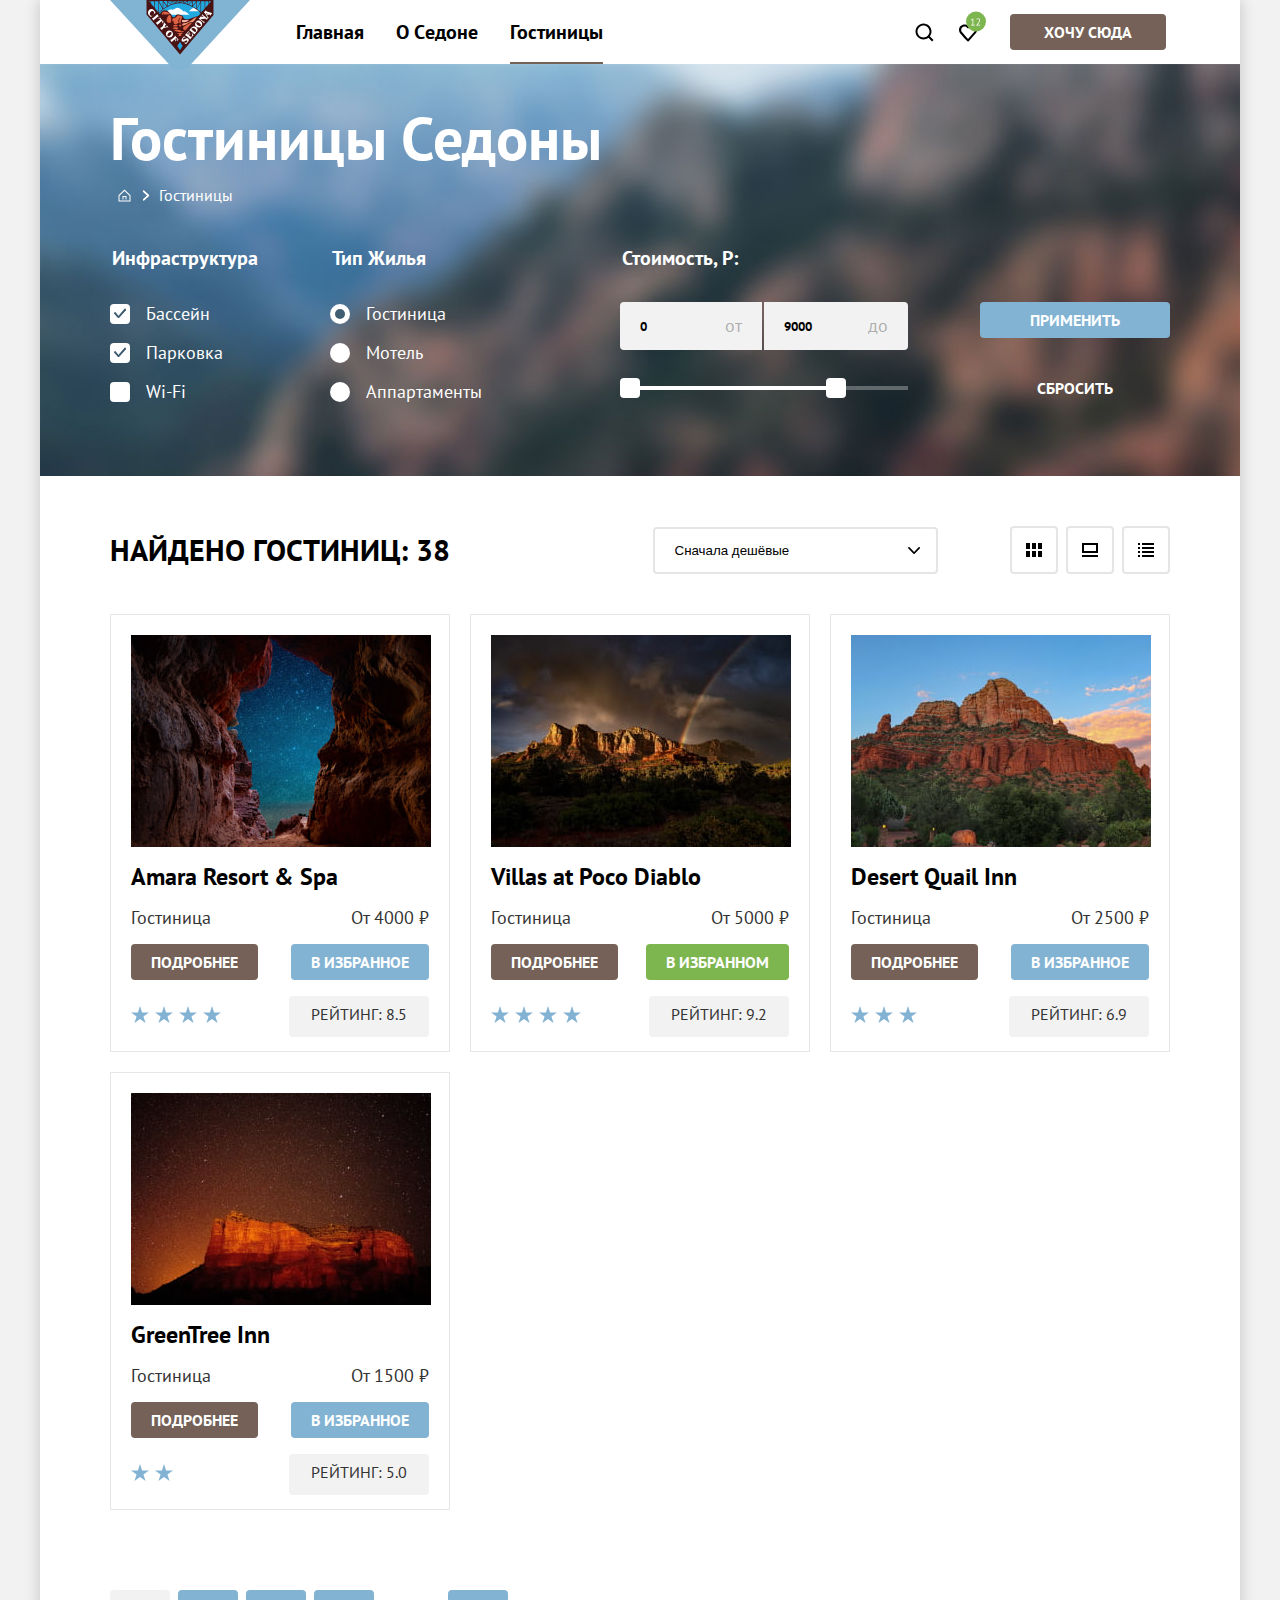
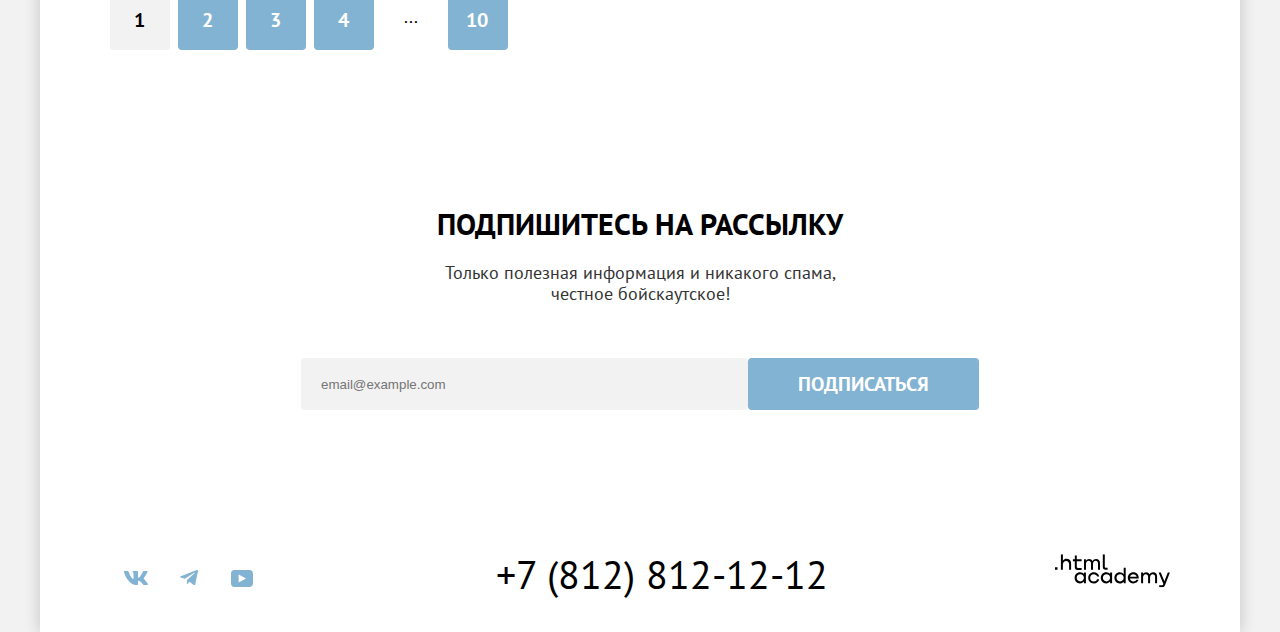
==== catalog.html @ 9da52ed8 "9 задание" ====
<!DOCTYPE html>
<html lang="ru">

  <head>
    <meta charset="utf-8">
    <title>HTML Academy: Седона</title>
    <link rel="stylesheet" href="styles/styles.css">

  </head>

  <body>
    <div class="page-wrapper">
      <header class="page-header">
        <nav class="navigation">
          <a class="navigation-logo" href="index.html">
            <img class="page-header-logo" src="images/header-logo.svg" width="140" height="70"
              alt="Логотип города Седона">
          </a>
          <ul class="navigation-list">
            <li class="navigation-item">
              <a class="navigation-link" href="index.html"> Главная </a>
            </li>
            <li class="navigation-item">
              <a class="navigation-link" href="#"> О Cедоне </a>
            </li>
            <li class="navigation-item">
              <a class="navigation-link navigation-link-current" href="#"> Гостиницы </a>
            </li>
          </ul>
          <ul class="navigation-list navigation-user">
            <li class="navigation-item">
              <a class="navigation-link-user navigation-link-search" href="#">
                <span class="visually-hidden"> Поиск </span>
              </a>
            </li>
            <li class="navigation-item">
              <a class="navigation-link-user navigation-link-like" href="#">
                <span class="visually-hidden"> Избранное </span>
                <span class="visually-hidden"> 12 отелей </span>
              </a>
            </li>
            <li class="navigation-item">
              <a class="navigation-link button button-brown" href="#"> Хочу сюда </a>
            </li>
          </ul>
        </nav>
      </header>
      <main class="main-inner main-container">
        <section class="catalog">
          <header class="inner-header">
            <h1 class="inner-header-title">Гостиницы Седоны</h1>
            <ul class="breadcrumbs">
              <li class="breadcrumbs-item">
                <a class="breadcrumbs-link breadcrumbs-main" href="index.html">
                  <svg width="13" height="13" viewBox="0 0 13 13" fill="none" xmlns="http://www.w3.org/2000/svg">
                    <path
                      d="M6.5 0.5L0.5 6.30006V12.5001H12.5V6.30006L6.5 0.5ZM11.5 11.5001H1.5V6.70005L6.5 1.9L11.5 6.70005V11.5001Z"
                      fill="white" />
                    <path d="M4.5 10.5001H5.5V8.00005H7.5V10.5001H8.5V7.00005H4.5V10.5001Z" fill="white" />
                  </svg>
                  <span class="visually-hidden">Главная</span>
                </a>
              </li>
              <li class="breadcrumbs-item">
                <a class="breadcrumbs-link">Гостиницы</a>
              </li>
            </ul>
          </header>
          <div class="catalog-header-form">
            <h2 class="visually-hidden">Список отелей с фильтрами</h2>
            <form class="catalog-list-button" action="https://echo.htmlacademy.ru/" method="get">
              <fieldset class="catalog-filter-group">
                <legend class="catalog-filter-title">Инфраструктура</legend>

                <ul class="catalog-filter-list catalog-infrastructure">
                  <li class="catalog-filter-item">
                    <label class="control">
                      <input class="control-input visually-hidden" type="checkbox" name="swimming-pool" checked>
                      <span class="control-mark"></span>
                      <span class="control-label">Бассейн</span>

                    </label>
                  </li>
                  <li class="catalog-filter-item">
                    <label class="control">
                      <input class="control-input visually-hidden" type="checkbox" name="parking" checked>
                      <span class="control-mark"></span>
                      <span class="control-label">Парковка</span>
                    </label>
                  </li>
                  <li class="catalog-filter-item">
                    <label class="control">
                      <input class="control-input visually-hidden" type="checkbox" name="wi-fi">
                      <span class="control-mark"></span>
                      <span class="control-label">Wi-Fi</span>
                    </label>
                  </li>
                </ul>

              </fieldset>

              <fieldset class="catalog-filter-group">
                <legend class="catalog-filter-title">Тип Жилья</legend>

                <ul class="catalog-filter-list catalog-house">
                  <li class="catalog-filter-item">
                    <label class="control">
                      <input class="control-input visually-hidden" type="radio" name="product-group" value="hotels" checked>
                      <span class="control-mark"></span>
                      <span class="control-label">Гостиница</span>
                    </label>
                  </li>
                  <li class="catalog-filter-item">
                    <label class="control">
                      <input class="control-input visually-hidden" type="radio" name="product-group" value="motels">
                      <span class="control-mark"></span>
                      <span class="control-label">Мотель</span>
                    </label>
                  </li>
                  <li class="catalog-filter-item">
                    <label class="control">
                      <input class="control-input visually-hidden" type="radio" name="product-group" value="appartments">
                      <span class="control-mark"></span>
                      <span class="control-label">Аппартаменты</span>
                    </label>
                  </li>
                </ul>

              </fieldset>
              <fieldset class="catalog-filter-group cost">
                <legend class="catalog-filter-title">Стоимость, Р:</legend>

                <div class="range">
                  <div class="range-wrapper-inputs">
                    <label class="catalog-filter-label min-price">
                      <input class="range-input" type="number" value="0" name="min-price">
                      <span>от</span>
                    </label>
                    <label class="catalog-filter-label max-price">
                      <input class="range-input" type="number" value="9000" name="max-price">
                      <span>до</span>
                    </label>
                  </div>
                  <div class="range-scale">
                    <div class="range-bar" style="left: 0; width: 226px">
                      <button class="range-toggle toggle-min">
                        <span class="visually-hidden">Изменить минимальную цену.</span>
                      </button>
                      <button class="range-toggle toggle-max">
                        <span class="visually-hidden">Изменить максимальную цену.</span>
                      </button>
                    </div>
                  </div>

                </div>
              </fieldset>
              <ul class="catalog-buttons">
                <li class="catalog-buttons-item">
                  <button class="button button-apply button-blue" type="submit">Применить</button>
                </li>
                <li class="catalog-buttons-item">
                  <button class="button catalog-filter-clear" type="reset"> Сбросить </button>
                </li>
              </ul>
            </form>
          </div>
        </section>
        <section class="hotels">
          <div class="hotels-container">
            <div class="hotels-sorting">
              <h2 class="visually-hidden">Поиск гостиницы</h2>
              <p class="hotels-found">Найдено гостиниц: 38 </p>
              <select class="select-control" aria-label="Сортировка">
                <option value="cheap">Сначала дешёвые</option>
                <option value="popular">Сначала популярные</option>
                <option value="expensive">Сначала дорогие</option>
              </select>


              <div class="viewchange">
                <a class="button button-viewchange button-gallery" href="#">
                  <span class="visually-hidden">Показать галерею</span>
                </a>
                <a class="button button-viewchange button-slideshow" href="#">
                  <span class="visually-hidden">Показать слайдшоу</span>
                </a>
                <a class="button button-viewchange button-list" href="#">
                  <span class="visually-hidden">Показать список</span>
                </a>
              </div>
            </div>

            <ul class="hotel-list">
              <li class="hotel-card">
                <a class="hotel-card-link" href="product.html">
                  <img class="hotel-card-image" src="images/catalog-images/hotel-1.jpg" width="300" height="212"
                    alt="Amara Resort & Spa">
                  <h3 class="hotel-card-title">Amara Resort & Spa</h3>
                </a>
                <div class="hotel-card-row">
                  <span class="hotel-card-description">Гостиница</span>
                  <span class="hotel-card-price">От 4000 ₽</span>
                </div>
                <div class="hotel-card-row">
                  <a class="hotel-card-button button button-brown" href="#">Подробнее</a>
                  <button class="hotel-card-button-favorite button button-blue" type="button">В Избранное</button>
                </div>
                <div class="hotel-card-row">
                  <p class="stars four-stars">
                    <img class="stars four-stars" src="images/catalog-images/four-stars.svg" width="140" height="37"
                      alt="4 звезды">
                  </p>
                  <p class="hotel-rating button"> Рейтинг: 8.5 </p>
                </div>
              </li>
              <li class="hotel-card">
                <a class="hotel-card-link" href="product.html">
                  <img class="hotel-card-image" src="images/catalog-images/hotel-2.jpg" width="300" height="212"
                    alt="Villas at Poco Diablo">
                  <h3 class="hotel-card-title">Villas at Poco Diablo</h3>
                </a>
                <div class="hotel-card-row">
                  <span class="hotel-card-description">Гостиница</span>
                  <span class="hotel-card-price">От 5000 ₽</span>
                </div>
                <div class="hotel-card-row">
                  <a class="hotel-card-button button button-brown" href="#">Подробнее</a>
                  <button class="hotel-card-button-favorite-checked hotel-card-button-favorite button button-blue"
                    type="button">В
                    Избранном</button>
                </div>
                <div class="hotel-card-row">
                  <p class="stars four-stars">
                    <img class="stars four-stars" src="images/catalog-images/four-stars.svg" width="140" height="37"
                      alt="4 звезды">
                  </p>
                  <p class="hotel-rating button"> Рейтинг: 9.2 </p>
                </div>
              </li>
              <li class="hotel-card">
                <a class="hotel-card-link" href="product.html">
                  <img class="hotel-card-image" src="images/catalog-images/hotel-3.jpg" width="300" height="212"
                    alt="Desert Quail Inn">
                  <h3 class="hotel-card-title">Desert Quail Inn</h3>
                </a>
                <div class="hotel-card-row">
                  <span class="hotel-card-description">Гостиница</span>
                  <span class="hotel-card-price">От 2500 ₽</span>
                </div>
                <div class="hotel-card-row">
                  <a class="hotel-card-button button button-brown" href="#">Подробнее</a>
                  <button class="hotel-card-button-favorite button button-blue" type="button">В Избранное</button>
                </div>
                <div class="hotel-card-row">
                  <p class="stars three-stars">
                    <img class="stars three-stars" src="images/catalog-images/three-star.svg" width="140" height="37"
                      alt="3 звезды">
                  </p>
                  <p class="hotel-rating button"> Рейтинг: 6.9 </p>
                </div>
              </li>
              <li class="hotel-card">
                <a class="hotel-card-link" href="product.html">
                  <img class="hotel-card-image" src="images/catalog-images/hotel-4.jpg" width="300" height="212"
                    alt="GreenTree Inn">
                  <h3 class="hotel-card-title">GreenTree Inn</h3>
                </a>
                <div class="hotel-card-row">
                  <span class="hotel-card-description">Гостиница</span>
                  <span class="hotel-card-price">От 1500 ₽</span>
                </div>
                <div class="hotel-card-row">
                  <a class="hotel-card-button button button-brown" href="#">Подробнее</a>
                  <button class="hotel-card-button-favorite button button-blue" type="button">В Избранное</button>
                </div>
                <div class="hotel-card-row">
                  <p class="stars two-stars">
                    <img class="stars two-stars" src="images/catalog-images/two-star.svg" width="140" height="37"
                      alt="2 звезды">
                  </p>
                  <p class="hotel-rating button"> Рейтинг: 5.0 </p>
                </div>
              </li>
            </ul>
            <ul class="pagination">

              <li class="pagination-item pagination-current">
                <a class="pagination-link pagination-current">1</a>
              </li>
              <li class="pagination-item">
                <a class="pagination-link button-blue" href="#">2</a>
              </li>
              <li class="pagination-item">
                <a class="pagination-link button-blue" href="#">3</a>
              </li>
              <li class="pagination-item">
                <a class="pagination-link button-blue" href="#">4</a>
              </li>
              <li class="pagination-item pagination-dots">
                <span class="pagination-link-dots">...</span>
              </li>
              <li class="pagination-item button-ten">
                <a class="pagination-link button-blue" href="#">10</a>
              </li>
            </ul>
          </div>
        </section>
        <section class="newsletter background-color">
          <h2 class="page-footer-title">Подпишитесь на рассылку</h2>
          <p class="newsletter-description">Только полезная информация и никакого спама, честное бойскаутское!</p>
          <form class="newsletter-form newsletter-form-catalog" action="https://echo.htmlacademy.ru/" method="post">
            <label class="visually-hidden" for="newsletter-email">Email</label>
            <input class="field" placeholder="email@example.com" type="email" name="newsletter-email"
              id="newsletter-email" required>
            <button class="button newsletter-button button-blue" type="submit">
              Подписаться
            </button>
          </form>
        </section>
      </main>
      <footer class="page-footer">
        <section class="contacts">
          <div class="footer-social">
            <h2 class="visually-hidden">Социальные сети</h2>
            <ul class="footer-social-list">
              <li class="footer-social-item">
                <a class="button social-vk" href="https://vk.com/htmlacademy">
                  <span class="visually-hidden">ВКонтакте</span>
                </a>
              </li>
              <li class="footer-social-item">
                <a class="button social-tg" href="https://t.me/htmlacademy">
                  <span class="visually-hidden">Телеграм</span>
                </a>
              </li>
              <li class="footer-social-item">
                <a class="button social-youtube" href="https://www.youtube.com/user/htmlacademyru">
                  <span class="visually-hidden">Ютьюб</span>
                </a>
              </li>
            </ul>
          </div>
          <div class="footer-contacts">
            <h2 class="visually-hidden">Телефон</h2>
            <a class="footer-contacts-phone" href="tel:+78128121212">+7 (812) 812-12-12</a>
          </div>

          <div class="footer-logo">
            <h2 class="visually-hidden">Логотип HTML-Academy</h2>
            <a class="footer-logo-academy" href="https://htmlacademy.ru/">
              <svg width="115" height="34" viewBox="0 0 115 34" xmlns="http://www.w3.org/2000/svg">
                <g clip-path="url(#clip0_33515_1190)">
                  <path d="M0 13.2564V15.8564H2.5V13.2564H0Z" />
                  <path
                    d="M11.6 4.85645C10 4.85645 8.8 5.55645 8 6.55645H7.9V0.356445H5.9V15.8564H7.9V10.5564C7.9 8.45645 9.2 6.95645 11.2 6.95645C13 6.95645 14.1 8.35645 14.1 10.1564V15.8564H16.1V9.75644C16.2 6.75644 14.3 4.85645 11.6 4.85645Z" />
                  <path
                    d="M26.6 5.15645H21.8V1.45645H19.8V5.25645H17.9V7.25645H19.8V13.2564C19.8 14.9564 20.8 15.9564 22.5 15.9564H26.6V13.9564H22.9C22.2 13.9564 21.8 13.5564 21.8 12.8564V7.15645H26.6V5.15645Z" />
                  <path
                    d="M41.1 4.95645C39.5 4.95645 38.2 5.75644 37.6 7.05645H37.5C36.9 5.85645 35.7 4.95645 34.1 4.95645C32.7 4.95645 31.6 5.75645 31 6.75645H30.9V5.15645H29V15.7564H31V10.3564C31 8.35645 32 6.85645 33.6 6.85645C35.1 6.85645 36 7.85645 36 9.45645V15.7564H38V10.1564C38 7.75645 39.4 6.85645 40.6 6.85645C42.1 6.85645 43 7.85645 43 9.45645V15.7564H45V9.25644C45.1 6.75644 43.6 4.95645 41.1 4.95645Z" />
                  <path
                    d="M47.8 13.0564C47.8 14.7564 48.8 15.7564 50.6 15.7564H52.6V13.7564H50.9C50.2 13.7564 49.8 13.3564 49.8 12.6564V0.356445H47.8V13.0564Z" />
                  <path
                    d="M28.9 20.0564C28 18.9564 26.7 18.2564 25 18.2564C21.9 18.2564 19.6 20.5564 19.6 23.8564C19.6 27.1564 21.9 29.4564 25 29.4564C26.8 29.4564 28 28.6564 28.8 27.5564H28.9V29.1564H30.9V18.5564H28.9V20.0564ZM25.3 27.4564C23.1 27.4564 21.7 25.8564 21.7 23.8564C21.7 21.8564 23.1 20.2564 25.3 20.2564C27.5 20.2564 28.9 21.8564 28.9 23.8564C28.9 25.7564 27.5 27.4564 25.3 27.4564Z" />
                  <path
                    d="M44.2 22.3564C43.7 19.9564 41.6 18.2564 38.8 18.2564C35.4 18.2564 33.2 20.7564 33.2 23.8564C33.2 26.9564 35.4 29.4564 38.8 29.4564C41.6 29.4564 43.7 27.6564 44.2 25.2564H42.1C41.7 26.5564 40.4 27.5564 38.8 27.5564C36.6 27.5564 35.2 25.9564 35.2 23.9564C35.2 21.9564 36.6 20.3564 38.8 20.3564C40.4 20.3564 41.6 21.3564 42.1 22.5564H44.2V22.3564Z" />
                  <path
                    d="M55.1 20.0564C54.2 18.9564 52.9 18.2564 51.2 18.2564C48.1 18.2564 45.8 20.5564 45.8 23.8564C45.8 27.1564 48.1 29.4564 51.2 29.4564C53 29.4564 54.2 28.6564 55 27.5564H55.1V29.1564H57.1V18.5564H55.1V20.0564ZM51.5 27.4564C49.3 27.4564 47.9 25.8564 47.9 23.8564C47.9 21.8564 49.3 20.2564 51.5 20.2564C53.7 20.2564 55.1 21.8564 55.1 23.8564C55.1 25.7564 53.6 27.4564 51.5 27.4564Z" />
                  <path
                    d="M68.7 20.1564C67.8 19.0564 66.5 18.2564 64.8 18.2564C61.7 18.2564 59.4 20.5564 59.4 23.8564C59.4 27.1564 61.6 29.4564 64.8 29.4564C66.5 29.4564 67.8 28.6564 68.6 27.6564H68.7V29.1564H70.7V13.7564H68.7V20.1564ZM65.1 27.4564C62.9 27.4564 61.5 25.8564 61.5 23.8564C61.5 21.8564 62.9 20.2564 65.1 20.2564C67.3 20.2564 68.7 21.8564 68.7 23.8564C68.6 25.8564 67.2 27.4564 65.1 27.4564Z" />
                  <path
                    d="M78.3 18.2564C75 18.2564 72.8 20.7564 72.8 23.8564C72.8 26.8564 74.9 29.4564 78.3 29.4564C80.8 29.4564 82.8 28.1564 83.5 25.8564H81.4C80.9 26.8564 79.8 27.4564 78.4 27.4564C76.5 27.4564 75.1 26.1564 75 24.5564H83.8C84 20.9564 81.8 18.2564 78.3 18.2564ZM78.3 20.1564C80 20.1564 81.3 21.1564 81.6 22.7564H75.1C75.4 21.2564 76.6 20.1564 78.3 20.1564Z" />
                  <path
                    d="M98.2 18.2564C96.6 18.2564 95.3 19.0564 94.6 20.2564H94.5C93.9 19.0564 92.7 18.2564 91.1 18.2564C89.7 18.2564 88.6 18.9564 88 20.0564V18.5564H86.1V29.1564H88.1V23.7564C88.1 21.7564 89.1 20.3564 90.7 20.2564C92.2 20.2564 93.1 21.2564 93.1 22.8564V29.1564H95.1V23.5564C95.1 21.1564 96.5 20.2564 97.7 20.2564C99.2 20.2564 100.1 21.2564 100.1 22.8564V29.1564H102.1V22.6564C102.2 20.0564 100.7 18.2564 98.2 18.2564Z" />
                  <path
                    d="M109.4 27.3564L105.8 18.4564H103.6L108.4 30.0564C108.1 30.9564 107.7 31.2564 106.7 31.2564H104.2V33.2564H106.7C108.5 33.2564 109.5 32.4564 110.2 30.6564L114.9 18.4564H112.8L109.4 27.3564Z" />
                </g>
                <defs>
                  <clipPath id="clip0_33515_1190">
                    <rect width="115" height="33" fill="white" transform="translate(0 0.356445)" />
                  </clipPath>
                </defs>
              </svg>

            </a>
          </div>
        </section>



      </footer>

    </div>
  </body>

</html>
---- styles/styles.css ----
@font-face {
  font-family: "PT Sans";
  font-style: normal;
  font-weight: 400;
  src: url(../fonts/ptsans-400.woff2) format("woff2");
  font-display: swap;
}

@font-face {
  font-family: "PT Sans";
  font-style: normal;
  font-weight: 700;
  src: url(../fonts/ptsans-700.woff2) format("woff2");
  font-display: swap;
}

html {
  box-sizing: border-box;
  height: 100%;
}

*,
*::before,
*::after {
  box-sizing: inherit;
}

body {
  font-family: "PT Sans", "Arial", sans-serif;
  font-size: 18px;
  line-height: 21px;
  background-color: #F2F2F2;
  color: #000000;
  height: 100%;
  margin: 0;
}

.page-wrapper {
  width: 1200px;
  margin: 0 auto;
  background: #FFFFFF;
  box-shadow: 0 0 15px rgba(0, 0, 0, 0.2);

}

.main-container {
  flex-grow: 1;

}

.navigation {
  display: flex;
  padding: 0 70px;
  max-height: 64px;


}

.navigation-logo {
  margin-right: 30px;
}

.navigation-list {
  margin: 0;
  padding: 0;
  width: 507px;
  display: flex;
  flex-wrap: wrap;
  list-style: none;
  align-items: center;

}

.navigation-user {
  max-width: 268px;
  margin-left: auto;

}

.navigation-link {
  display: block;
  font-size: 20px;
  line-height: 24px;
  font-weight: 700;
  text-decoration: none;
  color: #000000;
  text-transform: capitalize;
  padding: 20px 16px;

}

.navigation-user .navigation-item:nth-child(2){
  margin-right: 20px;
}

.navigation-link.button{
border-radius: 4px;

}

.navigation-link-user {
  padding: 12px 22px;


}
.navigation-link-search{
  background-image: url('../images/search.svg');
  background-repeat: no-repeat;
  background-position: center;
  background-size: 20px 20px;
}
.navigation-link-like{
  background-image: url('../images/favourite.svg');
  background-repeat: no-repeat;
  background-position: center;


}
.navigation-user .navigation-list {
  min-width: 20px;
  min-height: 20px;



}
.navigation-item{
  position: relative;
}
.navigation-link-current:before{
  position: absolute;
  right: 16px;
  bottom: 0;
  left: 16px;
  height: 2px;
  background-color: #756257;
  content: "";
}



.visually-hidden {
  position: absolute;
  width: 1px;
  height: 1px;
  margin: -1px;
  border: 0;
  padding: 0;
  white-space: nowrap;
  clip-path: inset(100%);
  clip: rect(0 0 0 0);
  overflow: hidden;
}

.button {
  font-family: "PT Sans", "Arial", sans-serif;
  font-size: 20px;
  line-height: 36px;
  font-weight: 700;
  text-align: center;
  color: #ffffff;
  background-color: #756157;
  border: none;
  text-decoration: none;
  text-transform: uppercase;
  cursor: pointer;
  display: inline-block;
  border-radius: 4px;
  transition: all 0.3s ease;
}
.button:disabled{
  background-color: #E5E5E5;
  color: #FFFFFF;
}

.newsletter-button {
  background-color: #82B3D3;
}

.button-apply {
  background-color: #82B3D3;
  font-size: 16px;
  line-height: 20px;
}

.page-header {
  background-color: #FFFFFF;

}



.hotel-card-button {
  background-color: #756157;
  font-size: 16px;
  line-height: 20px;

}

.catalog-filter-clear {
  font-size: 16px;
  line-height: 20px;
  background-color: transparent;
  color: #FFFFFF;
  padding: 8px 57px;
}

.navigation-link.button {
  background-color: #756157;
  color: #FFFFFF;
  text-transform: uppercase;
  font-size: 16px;
  line-height: 20px;
  padding: 8px 34px;
}

.promo-logo {
  display: block;
  margin: 0 auto;

}

.promo {
  background-image: url('../images/Divider.svg'), url("../images/index-background.jpg");
  background-position: bottom -1px center;
  background-color: #756157;
  background-size: 100% auto;
  background-repeat: no-repeat;
  padding-top: 50px;
  padding-bottom: 82px;


}

.advantages-promo {
  background-color: #FFFFFF;
  color: #000000;
  padding-top: 69px;
  padding-bottom: 90px;


}

.advantages-header {
  font-size: 30px;
  line-height: 36px;
  text-transform: uppercase;
  text-align: center;
  margin: 0 290px;
  margin-bottom: 25px;
  padding: 0;
}
.advantages-image-header{
  object-fit: cover;
  min-height: 385px;
  height: 100%;
}


.advantages-list {
  text-align: center;
  display: grid;
  grid-template-columns: 400px 400px 400px;
  margin: 0;
  padding: 0;
  list-style: none;

}

.advantages-white {
  grid-column: 1/-1;
  margin: 0;
}

.advantages-item {
  background-color: #82B3D3;
  padding: 112px 85px;
  min-height: 385px;


}

.advantages-item-text {
  padding: 102px 85px;
  position: relative;

}

.advantages-item-light-blue{
  position: relative;
}

.advantages-item.advantages-white {
  display: flex;
  width: 100%;
  padding: 0;
  align-items: center;
  margin: 0;
}



.advantages-item-light {
  background-color: rgba(131, 179, 211, 0.2);
}


.advantages-item-light-blue {
  background-color: rgba(131, 179, 211, 0.12);

}


.advantages-title {
  font-size: 24px;
  line-height: 28px;
  text-transform: uppercase;
  margin: 0;
  position: relative;
  padding-left: 27px;
  padding-right: 27px;

}



.advantages-description-promo {
  font-size: 22px;
  line-height: 26px;
  text-align: center;
  color: #333333;
  margin: 0;
  padding: 0;
  margin-left: 274.5px;
  margin-right: 274.5px;

}

.advantages-description {
  font-size: 18px;
  line-height: 21px;
  text-align: center;
  color: #333333;
  margin: 0;
  padding-top: 62px;
  position: relative;
}
.advantages-description:before{
  position: absolute;
  right: 85px;
  top: 30px;
  left: 85px;
  height: 2px;
  background-color: rgba(255, 255, 255, 0.3);
  content: "";

}
.advantages-description-light-blue:before{
  position: absolute;
  right: 85px;
  top: 30px;
  left: 85px;
  height: 2px;
  background-color: rgba(0, 0, 0, 0.3);
  content: "";
}

.advantages-white {

  color: #FFFFFF;
}

.facilities-list {
  display: grid;
  grid-template-columns: 400px 400px 400px;
  grid-template-rows: 385px;
  margin: 0;
  list-style: none;
  padding: 0;

}

.facilities-main {
  font-size: 30px;
  line-height: 36px;
  font-weight: 700;
  text-transform: uppercase;
  text-align: center;
  margin: 0;
  padding: 0;
  margin-bottom: 20px;

}

.facilities-description-promo {
  font-size: 22px;
  line-height: 26px;
  text-align: center;
  color: #333333;
  margin: 0;
  padding: 0;

}

.facilities-text {
  padding: 64px 347px;

}

.facilities-title {
  font-size: 24px;
  line-height: 28px;
  font-weight: 700;
  text-transform: uppercase;
  text-align: center;
  margin: 0;
  padding: 0;
  margin-bottom: 30px;


}

.facilities-item {
  background-color: rgba(131, 179, 211, 0.12);
  width: 400px;
  padding: 81px 85px;
}

.facilities-logo {
  margin-left: 77.5px;
  margin-right: 77.5px;
  ;
  margin-bottom: 30px;
}

.facilities-item-food {
  background-color: #FFFFFF;
}

.facilities-description {
  font-size: 18px;
  line-height: 21px;
  text-align: center;
  color: #333333;
  margin: 0;

}

.interest-title {
  font-size: 30px;
  line-height: 36px;
  font-weight: 700;
  text-transform: uppercase;
  text-align: center;
  margin: 0;
  padding: 0;
  margin-bottom: 20px;
}

.interest-description {
  font-size: 22px;
  line-height: 26px;
  text-align: center;
  color: #333333;
  margin: 0;
  padding: 0;
  margin-bottom: 54px;

}

.interest {
  display: flex;
  flex-direction: column;
  justify-content: center;
  align-items: center;
  padding: 96px 304px;
}
.button-search,.newsletter-button,.button-apply{
 padding: 8px 50px;


}

.contacts {
  display: flex;
  justify-content: space-between;
  padding: 40px 70px 30px 70px;

}



.footer-social-list {
  display: flex;
  flex-wrap: wrap;
  max-width: 200px;
  margin: 0;
  padding: 0;
  list-style: none;


}
.social-vk{
  background-image: url('../images/social-vk-default.svg');
  background-position: center;
  background-color: #FFFFFF;
  background-repeat: no-repeat;
  padding: 12px 13px;
  display: block;
  transition: all 0.3s ease;
}
.social-vk:hover{
  background-image: url('../images/social-vk-hover.svg');
  background-position: center;
  background-color: #FFFFFF;
  background-repeat: no-repeat;
  padding: 12px 13px;
  display: block;


}
.social-vk:focus{
  background-image: url('../images/social-vk-focus.svg');
  background-position: center;
  background-color: #FFFFFF;
  background-repeat: no-repeat;
  padding: 12px 13px;
  display: block;
}
.social-vk:active{
  background-image: url('../images/social-vk-active.svg');
  background-position: center;
  background-color: #FFFFFF;
  background-repeat: no-repeat;
  padding: 12px 13px;
  display: block;

}
.social-tg{
  background-image: url('../images/social-telegram-default.svg');
  background-position: center;
  background-color: #FFFFFF;
  background-repeat: no-repeat;
  padding: 12px 14px;
  background-size: 18px 16px;
  display: block;
  transition: all 0.3s ease;

}
.social-tg:hover{
  background-image: url('../images/social-telegram-hover.svg');


}
.social-tg:focus{
  background-image: url('../images/social-telegram-focus.svg');


}
.social-tg:active{
  background-image: url('../images/social-telegram-active.svg');


}
.social-youtube{
  background-image: url('../images/social-youtube-default.svg');
  background-position: center;
  background-color: #FFFFFF;
  background-repeat: no-repeat;
  display: block;
  padding: 12px 13px;
  transition: all 0.3s ease;

}
.social-youtube:hover{
  background-image: url('../images/social-youtube-hover.svg');


}
.social-youtube:focus{
  background-image: url('../images/social-youtube-focus.svg');


}
.social-youtube:active{
  background-image: url('../images/social-youtube-active.svg');


}

.footer-social-item {
  padding: 12px 13px;


}

.footer-contacts {
  width: 720px;

}

.footer-logo {
  width: 115px;
}
.footer-logo-academy{
  transition: all 0.3s ease;
}
.footer-logo-academy:hover svg path{
  fill: #756157;
}
.footer-logo-academy:focus svg path{
  fill: #756157;
}
.footer-logo-academy:active svg path{
  fill: rgba(117, 97, 87, 0.3);
}


.page-footer-title {
  font-size: 30px;
  line-height: 36px;
  font-weight: 700;
  text-transform: uppercase;
  text-align: center;
  margin: 0;
  padding: 0;
  margin-bottom: 20px;

}

.page-footer-description {
  font-size: 22px;
  line-height: 26px;
  text-align: center;
  margin: 0;
  padding: 0;
  margin-bottom: 54px;
  padding-left: 104px;
  padding-right: 104px;

}

.footer-contacts-phone {
  font-size: 40px;
  line-height: 40px;
  display: block;
  text-align: center;
  color: #000000;
  text-decoration: none;
  text-transform: uppercase;
  margin: 0 auto;
  transition: all 0.3s ease;
}
.footer-contacts-phone:hover{
color: #756157;
}
.footer-contacts-phone:focus{
  color: #756157;
}
.footer-contacts-phone:active{
  color: rgba(117, 97, 87, 0.3);
}


.newsletter {
  background-image: url("../images/footer-background.jpg");
  background-color: #333333;
  color: #FFFFFF;
  background-size: 100% auto;
  background-repeat: no-repeat;
  display: flex;
  flex-direction: column;
  justify-content: center;
  align-items: center;
  padding: 96px 258px 104px 258px;
}
.newsletter-description{
  margin-top: 0;
  color: #333333;
  text-align: center;
  margin-bottom: 54px;
  padding: 0 120px;
}
.catalog {
  background-image: url("../images/catalog-images/inner-header.png");
  background-repeat: no-repeat;
  background-size: 100% auto;
  background-color: #333333;
  color: #FFFFFF;
  padding: 35px 70px 70px 70px;

}

.inner-header-title {
  font-size: 60px;
  line-height: 78px;
  font-weight: 700;
  color: #FFFFFF;
  margin: 0;
  padding: 0;
  margin-bottom: 8px;
}

.breadcrumbs {
  display: flex;
  list-style: none;
  margin: 0;
  padding: 0;
  margin-bottom: 40px;
  position: relative;
}
.breadcrumbs-item:nth-child(1){
  padding-right: 49px;
}


.breadcrumbs-main{

  padding: 7px 8px;
  position: absolute;
  top: -6px;
  left: 0;
  background-position: center;
  transition: all 0.3s ease;
  display: block;

}
.breadcrumbs-main:hover svg path{
fill: rgba(255, 255, 255, 0.6);
}
.breadcrumbs-main:focus svg path{
  fill: #FFFFFF;
}
.breadcrumbs-main:active svg path{
fill: rgba(255, 255, 255, 0.3);
}


.breadcrumbs-item::before{
  background-image: url("../images/catalog-images/Arrow.svg");
  background-repeat: no-repeat;
  padding: 5px 4px;
  position: absolute;
  left: 32px;
  top: 3px;
  bottom: 3px;
  background-position: center;
  content: "";
}


.breadcrumbs-link {
  display: block;
  font-size: 16px;
  line-height: 21px;
  color: #FFFFFF;

}

.catalog-filter-group {
  margin: 0;
  padding: 0;
  border: 0;
  margin-right: 70px;
}
.catalog-filter-group:nth-child(2){
  margin-right: 140px;
}


.control{
  position: relative;
  display: block;
  padding-left: 36px;
}
.control-mark {
  position: absolute;
  top: 2px;
  left: 0;
  width: 20px;
  height: 20px;
  border: none;
  border-radius: 4px;
  background-color: #FFFFFF;
}

.control:hover .control-mark {
  background-color:  #C9DAE8;
}
.control:focus .control-mark {
  outline:solid 2px #83B3D3;
}
.control:active .control-mark {
  background-color: #96A9BC;
}
.control-input[type="checkbox"]:checked + .control-mark::before,
.control-input[type="checkbox"]:checked + .control-mark::after {
  background-image: url("../images/catalog-images/Checkbox.svg");
  background-repeat: no-repeat;
  position: absolute;
  top: 4px;
  left: 4px;
  width: 12px;
  height: 10px;
  color: #3F5E72;
  content: "";
}
.control-input[type="radio"] + .control-mark {
  border-radius: 50%;
}
.control-input[type="radio"]:checked + .control-mark::before {
  position: absolute;
  top: 5px;
  left: 50%;
  transform: translateX(-50%);
  width: 10px;
  height: 10px;
  background-color: #3F5E72;
  border-radius: 50%;
  content: "";

}
.cost{
  max-width: 288px;
}
.range-wrapper-inputs{
  margin-bottom: 36px;
}
.range-scale {
  position: relative;
  height: 4px;
  background-color: #61696C;

}
.range-bar {
  position: absolute;
  height: 4px;
  background-color: #FFFFFF;
}
.range-toggle {
  position: absolute;
  width: 20px;
  height: 20px;
  background: #ffffff;
  border: none;
  border-radius: 4px;
  cursor: pointer;
}
.toggle-min{
top: -8px;
left: 0;
}
.toggle-max{
  top: -8px;
  right: 0;
}
.range-wrapper-inputs {
  display: flex;
  height: 48px;
  position: relative;

}
.range-wrapper-inputs label{
  display: flex;
  justify-content: space-between;
  font-size: 18px;
  line-height: 24px;
  color: rgba(0, 0, 0, 0.3);
  cursor: pointer;
  padding: 12px 20px;
  background-color: #F2F2F2;

}
.min-price {
  margin-right: 2px;
  border-radius: 4px 0 0 4px;
}
.max-price{
  border-radius: 0 4px 4px 0;
}
.range-wrapper-inputs input {
  width: calc(100% - 30px);
  font-weight: 700;
  color: #000000;
  padding: 0;
  background: none;
  margin: 0;
  border: none;
  font-family: 'PT Sans', 'Arial', sans-serif;
}


.catalog-filter-title {
  font-size: 20px;
  line-height: 24px;
  font-weight: 700;
  color: #FFFFFF;
  text-transform: capitalize;
  margin-bottom: 32px;
}

.catalog-filter-item:not(:last-child) {
  margin-bottom: 16px;
}


.catalog-buttons {
  padding: 0;
  margin: 0;
  list-style: none;
  margin-left: auto;
  padding-top: 56px;

}

.catalog-buttons-item:not(:last-child) {
  margin-bottom: 32px;


}


.catalog-list-button {
  display: flex;

}

.control {
  font-size: 18px;
  line-height: 23px;
  color: #FFFFFF;
}
.viewchange{
  display: flex;
  align-items: center;
  justify-content: center;
}

.hotels-container {
  padding: 50px 70px 60px 70px;

}

.hotels-found {
  font-size: 30px;
  line-height: 36px;
  font-weight: 700;
  text-transform: uppercase;
  padding: 0;
  margin: 0;
  margin-right: 200px;

}

.button-viewchange {
  width: 48px;
  height: 48px;
  color: #000000;
  background-color: #FFFFFF;
  display: block;
  padding: 17px 16px;
  border: 2px solid #E5E5E5;


}
.button-viewchange:not(:last-child){
  margin-right: 8px;
}
.button-gallery{
  background-image: url("../images/catalog-images/icon-gallery.svg");
  background-repeat: no-repeat;
  background-position: center;
}
.button-gallery:hover{
  border-color: #000000;

}
.button-gallery:focus{
  border-color: #68A2CA;

}
.button-gallery:active{
  border-color: #000000;

}
.button-slideshow{
  background-image: url("../images/catalog-images/icon-slideshow.svg");
  background-repeat: no-repeat;
  background-position: center;
}
.button-slideshow:hover{
  border-color: #000000;

}
.button-slideshow:focus{
  border-color: #68A2CA;

}
.button-slideshow:active{
  border-color: #000000;
;
}
.button-list{
  background-image: url("../images/catalog-images/icon-list.svg");
  background-repeat: no-repeat;
  background-position: center;

}
.button-list:hover{
  border-color: #000000;

}
.button-list:focus{
  border-color: #68A2CA;

}
.button-list:active{
  border-color: #000000;

}
.select-control {
  margin-right: 70px;
  padding: 14px 20px;
  padding-right: 128px;
  background-color: #ffffff;
  border: 2px solid #E5E5E5;
  border-radius: 4px;
  background-image: url("../images/catalog-images/arrow-control.svg");
  background-repeat: no-repeat;
  background-position: right 16px center;
  appearance: none;
}
.select-control:hover{
  border-color: #68A2CA;
}
.select-control:focus{
  border-color: #68A2CA;
}
.select-control:active{
  border-color: #3F5E72;
}
.select-control:disabled{
  border-color: rgba(0, 0, 0, 0.3);
  color: rgba(0, 0, 0, 0.3);
}

.hotels-sorting {
  display: flex;
  justify-content: space-between;
  align-items: center;
  margin: 0;
  margin-bottom: 40px;

}

.hotel-list {
  display: grid;
  grid-template-columns: 340px 340px 340px;
  grid-template-rows: 438px 438px;
  gap: 20px;
  list-style: none;
  margin: 0;
  padding: 0;
  margin-bottom: 80px;
}


.hotel-card {
  font-size: 18px;
  line-height: 21px;
  color: #333333;
  border: #E6E6E6  solid 1px;
  background-color: #FFFFFF;
  padding: 20px;



}

.hotel-card:nth-child(3) {
  margin-right: 0;
}


.hotel-card-title {
  font-size: 24px;
  line-height: 28px;
  font-weight: 700;
  color: #000000;
  margin: 0;
  padding: 0;
  margin-bottom: 16px;

}

.hotel-card-image {
  margin-bottom: 16px;
  display: block;
}

.hotel-card-row {
  display: flex;
  justify-content: space-between;
  margin-bottom: 16px;
}


.hotel-card-link {
  text-decoration: none;
}


.hotel-rating {
  font-size: 16px;
  line-height: 20px;
  font-weight: 400;
  background-color: #F2F2F2;
  color: #333333;
  text-transform: uppercase;
  padding: 0;
  margin: 0;
  min-width: 140px;
  cursor:default;
}

.hotel-card-row .button{
  padding: 8px 20px;

}

.hotel-card-button {
  display: block;
  margin-right: 20px;


}


.stars {
  padding: 0;
  margin: 0;

}

.pagination {
  display: flex;
  list-style: none;
  margin: 0;
  padding: 0;
}



.pagination-item:not(:last-child) {
  margin-right: 8px;
}



.pagination-dots {
  background-color: #FFFFFF;
  color: #000000;
  padding: 16px 22px;
}

.pagination-link {
  font-size: 20px;
  line-height: 36px;
  font-weight: 700;
  background-color: #82B3D3;
  text-transform: uppercase;
  width: 60px;
  height: 60px;
  display: block;
  padding: 12px 24px;
  text-decoration: none;
  color: #FFFFFF;
  border-radius: 4px;
}


.button-ten>.pagination-link{
  padding: 12px 18px;


}

.pagination-current {
  color: #000000;
  background-color: #F2F2F2;
  border-radius: 4px;
}

.newsletter.background-color {
  background-image: none;
  background-color: #FFFFFF;
  color: #000000;
}

.catalog-filter-list {
  width: 150px;
  margin: 0;
  padding: 0;
  list-style: none;
}
.button-brown:hover{
  background-color: #615048;
}
.button-brown:focus{
  background-color: #615048;
}
.button-brown:active{
  background-color: #756157;
  color: rgba(255, 255, 255, 0.3);
}
.button-brown:disabled{
  background-color: #E5E5E5;
  color:#FFFFFF;
}
.button-blue{
  transition: all 0.3s ease;
}
.button-blue:hover{
  background-color: #68A2CA;
}
.button-blue:focus{
  background-color: #68A2CA;
}
.button-blue:active{
  background-color: #82B3D3;
  color: rgba(255, 255, 255, 0.3);
}
.button-blue:disabled{
  background-color: #E5E5E5;
  color:#FFFFFF;
}
.catalog-filter-clear:hover{
  color: rgba(255, 255, 255, 0.6);
}
.catalog-filter-clear:focus{

border: solid 2px #83B3D3;

}

.catalog-filter-clear:active{
  color: rgba(255, 255, 255, 0.3);
}
.hotel-card-button-favorite {
  background-color: #82B3D3;
  font-size: 16px;
  line-height: 20px;
  padding: 0;
  margin: 0;
}
.hotel-card-button-favorite-checked{
  background-color: #7DB54F;
}
.hotel-card-button-favorite-checked:hover{
  background-color: #6C9E42;
}
.hotel-card-button-favorite-checked:focus{
  background-color: #6C9E42;
}
.hotel-card-button-favorite-checked:active{
  background-color: #7DB54F;
}
.hotel-card-button-favorite-checked:disabled{
  background-color: #E5E5E5;
  color: #FFFFFF;
}
.field{
  padding: 8px 20px;
  padding-right: 250px;
  border-radius: 4px;
  border: none;
}
.newsletter-form-catalog .field {
  background-color: #F2F2F2;
}
.newsletter-form{
  display: flex;
}
.newsletter-email{
margin: 0;
flex-grow: 1;
}
.newsletter-email .field{
  width: 452px;

}
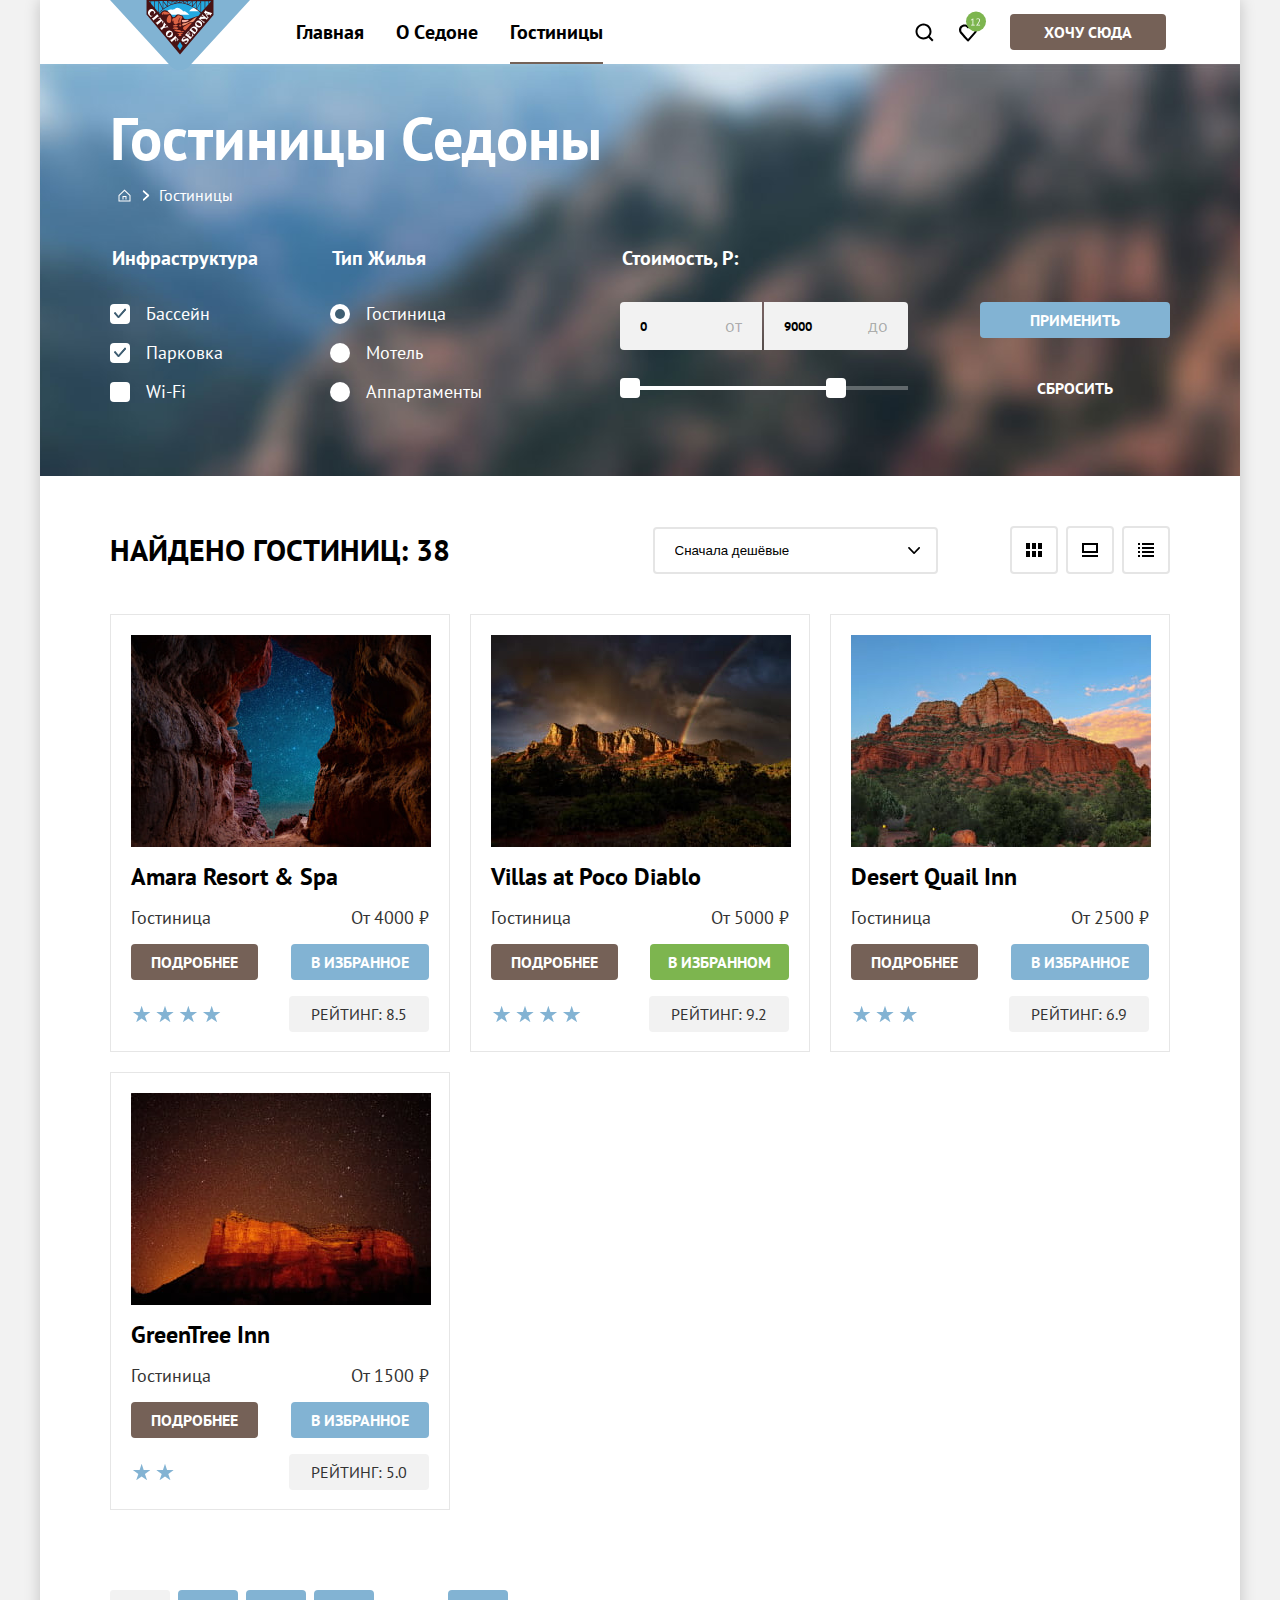
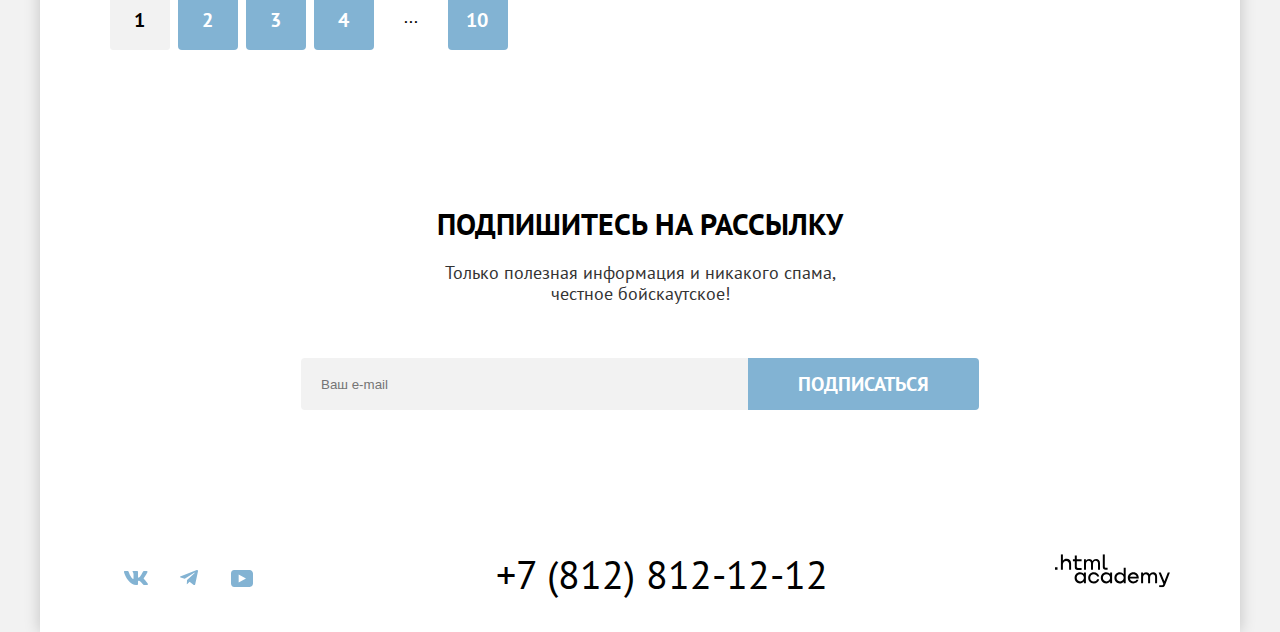
==== commit 709a6cd1: "Merge pull request #9 from vpershin1988/master" ====
--- a/catalog.html
+++ b/catalog.html
@@ -207,7 +207,7 @@
                 </div>
                 <div class="hotel-card-row">
                   <p class="stars four-stars">
-                    <img class="stars four-stars" src="images/catalog-images/four-stars.svg" width="140" height="37"
+                    <img class="stars four-stars" src="images/catalog-images/four-stars.svg" width="140" height="36"
                       alt="4 звезды">
                   </p>
                   <p class="hotel-rating button"> Рейтинг: 8.5 </p>
@@ -231,7 +231,7 @@
                 </div>
                 <div class="hotel-card-row">
                   <p class="stars four-stars">
-                    <img class="stars four-stars" src="images/catalog-images/four-stars.svg" width="140" height="37"
+                    <img class="stars four-stars" src="images/catalog-images/four-stars.svg" width="140" height="36"
                       alt="4 звезды">
                   </p>
                   <p class="hotel-rating button"> Рейтинг: 9.2 </p>
@@ -253,7 +253,7 @@
                 </div>
                 <div class="hotel-card-row">
                   <p class="stars three-stars">
-                    <img class="stars three-stars" src="images/catalog-images/three-star.svg" width="140" height="37"
+                    <img class="stars three-stars" src="images/catalog-images/three-star.svg" width="140" height="36"
                       alt="3 звезды">
                   </p>
                   <p class="hotel-rating button"> Рейтинг: 6.9 </p>
@@ -275,7 +275,7 @@
                 </div>
                 <div class="hotel-card-row">
                   <p class="stars two-stars">
-                    <img class="stars two-stars" src="images/catalog-images/two-star.svg" width="140" height="37"
+                    <img class="stars two-stars" src="images/catalog-images/two-star.svg" width="140" height="36"
                       alt="2 звезды">
                   </p>
                   <p class="hotel-rating button"> Рейтинг: 5.0 </p>
@@ -310,7 +310,7 @@
           <p class="newsletter-description">Только полезная информация и никакого спама, честное бойскаутское!</p>
           <form class="newsletter-form newsletter-form-catalog" action="https://echo.htmlacademy.ru/" method="post">
             <label class="visually-hidden" for="newsletter-email">Email</label>
-            <input class="field" placeholder="email@example.com" type="email" name="newsletter-email"
+            <input class="field" placeholder="Ваш e-mail" type="email" name="newsletter-email"
               id="newsletter-email" required>
             <button class="button newsletter-button button-blue" type="submit">
               Подписаться
--- a/styles/styles.css
+++ b/styles/styles.css
@@ -89,12 +89,12 @@
 
 }
 
-.navigation-user .navigation-item:nth-child(2){
+.navigation-user .navigation-item:nth-child(2) {
   margin-right: 20px;
 }
 
-.navigation-link.button{
-border-radius: 4px;
+.navigation-link.button {
+  border-radius: 4px;
 
 }
 
@@ -103,19 +103,22 @@
 
 
 }
-.navigation-link-search{
+
+.navigation-link-search {
   background-image: url('../images/search.svg');
   background-repeat: no-repeat;
   background-position: center;
   background-size: 20px 20px;
 }
-.navigation-link-like{
+
+.navigation-link-like {
   background-image: url('../images/favourite.svg');
   background-repeat: no-repeat;
   background-position: center;
 
 
 }
+
 .navigation-user .navigation-list {
   min-width: 20px;
   min-height: 20px;
@@ -123,10 +126,12 @@
 
 
 }
-.navigation-item{
+
+.navigation-item {
   position: relative;
 }
-.navigation-link-current:before{
+
+.navigation-link-current:before {
   position: absolute;
   right: 16px;
   bottom: 0;
@@ -167,19 +172,22 @@
   border-radius: 4px;
   transition: all 0.3s ease;
 }
-.button:disabled{
+
+.button:disabled {
   background-color: #E5E5E5;
   color: #FFFFFF;
 }
 
 .newsletter-button {
   background-color: #82B3D3;
+  border-radius: 0 4px 4px 0;
 }
 
 .button-apply {
   background-color: #82B3D3;
   font-size: 16px;
   line-height: 20px;
+  outline: none;
 }
 
 .page-header {
@@ -249,7 +257,8 @@
   margin-bottom: 25px;
   padding: 0;
 }
-.advantages-image-header{
+
+.advantages-image-header {
   object-fit: cover;
   min-height: 385px;
   height: 100%;
@@ -285,7 +294,7 @@
 
 }
 
-.advantages-item-light-blue{
+.advantages-item-light-blue {
   position: relative;
 }
 
@@ -344,7 +353,8 @@
   padding-top: 62px;
   position: relative;
 }
-.advantages-description:before{
+
+.advantages-description:before {
   position: absolute;
   right: 85px;
   top: 30px;
@@ -354,7 +364,8 @@
   content: "";
 
 }
-.advantages-description-light-blue:before{
+
+.advantages-description-light-blue:before {
   position: absolute;
   right: 85px;
   top: 30px;
@@ -474,8 +485,11 @@
   align-items: center;
   padding: 96px 304px;
 }
-.button-search,.newsletter-button,.button-apply{
- padding: 8px 50px;
+
+.button-search,
+.newsletter-button,
+.button-apply {
+  padding: 8px 50px;
 
 
 }
@@ -499,7 +513,8 @@
 
 
 }
-.social-vk{
+
+.social-vk {
   background-image: url('../images/social-vk-default.svg');
   background-position: center;
   background-color: #FFFFFF;
@@ -508,34 +523,26 @@
   display: block;
   transition: all 0.3s ease;
 }
-.social-vk:hover{
+
+.social-vk:hover {
   background-image: url('../images/social-vk-hover.svg');
-  background-position: center;
-  background-color: #FFFFFF;
-  background-repeat: no-repeat;
-  padding: 12px 13px;
-  display: block;
-
-
-}
-.social-vk:focus{
+
+
+
+}
+
+.social-vk:focus {
   background-image: url('../images/social-vk-focus.svg');
-  background-position: center;
-  background-color: #FFFFFF;
-  background-repeat: no-repeat;
-  padding: 12px 13px;
-  display: block;
-}
-.social-vk:active{
+
+  outline: none;
+}
+
+.social-vk:active {
   background-image: url('../images/social-vk-active.svg');
-  background-position: center;
-  background-color: #FFFFFF;
-  background-repeat: no-repeat;
-  padding: 12px 13px;
-  display: block;
-
-}
-.social-tg{
+
+}
+
+.social-tg {
   background-image: url('../images/social-telegram-default.svg');
   background-position: center;
   background-color: #FFFFFF;
@@ -546,22 +553,27 @@
   transition: all 0.3s ease;
 
 }
-.social-tg:hover{
+
+.social-tg:hover {
   background-image: url('../images/social-telegram-hover.svg');
 
 
 }
-.social-tg:focus{
+
+.social-tg:focus {
   background-image: url('../images/social-telegram-focus.svg');
-
-
-}
-.social-tg:active{
+  outline: none;
+
+
+}
+
+.social-tg:active {
   background-image: url('../images/social-telegram-active.svg');
 
 
 }
-.social-youtube{
+
+.social-youtube {
   background-image: url('../images/social-youtube-default.svg');
   background-position: center;
   background-color: #FFFFFF;
@@ -571,17 +583,21 @@
   transition: all 0.3s ease;
 
 }
-.social-youtube:hover{
+
+.social-youtube:hover {
   background-image: url('../images/social-youtube-hover.svg');
 
 
 }
-.social-youtube:focus{
+
+.social-youtube:focus {
   background-image: url('../images/social-youtube-focus.svg');
-
-
-}
-.social-youtube:active{
+  outline: none;
+
+
+}
+
+.social-youtube:active {
   background-image: url('../images/social-youtube-active.svg');
 
 
@@ -601,16 +617,21 @@
 .footer-logo {
   width: 115px;
 }
-.footer-logo-academy{
+
+.footer-logo-academy {
   transition: all 0.3s ease;
 }
-.footer-logo-academy:hover svg path{
+
+.footer-logo-academy:hover svg path {
   fill: #756157;
 }
-.footer-logo-academy:focus svg path{
+
+.footer-logo-academy:focus svg path,.footer-logo-academy:focus {
   fill: #756157;
-}
-.footer-logo-academy:active svg path{
+  outline: none;
+}
+
+.footer-logo-academy:active svg path {
   fill: rgba(117, 97, 87, 0.3);
 }
 
@@ -649,14 +670,19 @@
   text-transform: uppercase;
   margin: 0 auto;
   transition: all 0.3s ease;
-}
-.footer-contacts-phone:hover{
-color: #756157;
-}
-.footer-contacts-phone:focus{
+
+}
+
+.footer-contacts-phone:hover {
   color: #756157;
 }
-.footer-contacts-phone:active{
+
+.footer-contacts-phone:focus {
+  color: #756157;
+  outline: none;
+}
+
+.footer-contacts-phone:active {
   color: rgba(117, 97, 87, 0.3);
 }
 
@@ -673,13 +699,15 @@
   align-items: center;
   padding: 96px 258px 104px 258px;
 }
-.newsletter-description{
+
+.newsletter-description {
   margin-top: 0;
   color: #333333;
   text-align: center;
   margin-bottom: 54px;
   padding: 0 120px;
 }
+
 .catalog {
   background-image: url("../images/catalog-images/inner-header.png");
   background-repeat: no-repeat;
@@ -708,12 +736,13 @@
   margin-bottom: 40px;
   position: relative;
 }
-.breadcrumbs-item:nth-child(1){
+
+.breadcrumbs-item:nth-child(1) {
   padding-right: 49px;
 }
 
 
-.breadcrumbs-main{
+.breadcrumbs-main {
 
   padding: 7px 8px;
   position: absolute;
@@ -724,18 +753,21 @@
   display: block;
 
 }
-.breadcrumbs-main:hover svg path{
-fill: rgba(255, 255, 255, 0.6);
-}
-.breadcrumbs-main:focus svg path{
+
+.breadcrumbs-main:hover svg path {
+  fill: rgba(255, 255, 255, 0.6);
+}
+
+.breadcrumbs-main:focus svg path {
   fill: #FFFFFF;
 }
-.breadcrumbs-main:active svg path{
-fill: rgba(255, 255, 255, 0.3);
-}
-
-
-.breadcrumbs-item::before{
+
+.breadcrumbs-main:active svg path {
+  fill: rgba(255, 255, 255, 0.3);
+}
+
+
+.breadcrumbs-item::before {
   background-image: url("../images/catalog-images/Arrow.svg");
   background-repeat: no-repeat;
   padding: 5px 4px;
@@ -762,16 +794,18 @@
   border: 0;
   margin-right: 70px;
 }
-.catalog-filter-group:nth-child(2){
+
+.catalog-filter-group:nth-child(2) {
   margin-right: 140px;
 }
 
 
-.control{
+.control {
   position: relative;
   display: block;
   padding-left: 36px;
 }
+
 .control-mark {
   position: absolute;
   top: 2px;
@@ -783,15 +817,18 @@
   background-color: #FFFFFF;
 }
 
-.control:hover .control-mark {
-  background-color:  #C9DAE8;
-}
+.control:hover {
+  opacity: 0.6;
+}
+
 .control:focus .control-mark {
-  outline:solid 2px #83B3D3;
-}
-.control:active .control-mark {
-  background-color: #96A9BC;
-}
+  outline: solid 2px #83B3D3;
+}
+
+.control:active {
+  opacity: 0.3;
+}
+
 .control-input[type="checkbox"]:checked + .control-mark::before,
 .control-input[type="checkbox"]:checked + .control-mark::after {
   background-image: url("../images/catalog-images/Checkbox.svg");
@@ -804,9 +841,11 @@
   color: #3F5E72;
   content: "";
 }
+
 .control-input[type="radio"] + .control-mark {
   border-radius: 50%;
 }
+
 .control-input[type="radio"]:checked + .control-mark::before {
   position: absolute;
   top: 5px;
@@ -819,23 +858,30 @@
   content: "";
 
 }
-.cost{
+.range-input{
+  outline: none;
+}
+.cost {
   max-width: 288px;
 }
-.range-wrapper-inputs{
+
+.range-wrapper-inputs {
   margin-bottom: 36px;
 }
+
 .range-scale {
   position: relative;
   height: 4px;
   background-color: #61696C;
 
 }
+
 .range-bar {
   position: absolute;
   height: 4px;
   background-color: #FFFFFF;
 }
+
 .range-toggle {
   position: absolute;
   width: 20px;
@@ -845,21 +891,42 @@
   border-radius: 4px;
   cursor: pointer;
 }
-.toggle-min{
-top: -8px;
-left: 0;
-}
-.toggle-max{
+
+.toggle-min {
+  top: -8px;
+  left: 0;
+}
+
+.toggle-max {
   top: -8px;
   right: 0;
 }
+
+.toggle-min:hover,
+.toggle-max:hover {
+  box-shadow: 0px 4px 10px rgba(0, 0, 0, 0.25);
+}
+.toggle-min:focus,
+.toggle-max:focus {
+  outline: solid 3px #83B3D3;
+  box-shadow: 0px 4px 10px rgba(0, 0, 0, 0.25);
+}
+
+.toggle-min:active,
+.toggle-max:active {
+  outline: solid 3px #83B3D3;
+  box-shadow: 0px 7px 15px rgba(0, 0, 0, 0.4);;
+}
+
+
 .range-wrapper-inputs {
   display: flex;
   height: 48px;
   position: relative;
 
 }
-.range-wrapper-inputs label{
+
+.range-wrapper-inputs label {
   display: flex;
   justify-content: space-between;
   font-size: 18px;
@@ -870,13 +937,27 @@
   background-color: #F2F2F2;
 
 }
+
 .min-price {
   margin-right: 2px;
   border-radius: 4px 0 0 4px;
 }
-.max-price{
+.min-price:hover,.max-price:hover{
+  background-color: #E6E6E6;;
+}
+
+.min-price:focus {
+  outline: solid 3px #83B3D3;
+}
+
+.max-price {
   border-radius: 0 4px 4px 0;
 }
+
+.max-price:focus {
+  outline: solid 3px #83B3D3;
+}
+
 .range-wrapper-inputs input {
   width: calc(100% - 30px);
   font-weight: 700;
@@ -888,6 +969,11 @@
   font-family: 'PT Sans', 'Arial', sans-serif;
 }
 
+.input::-webkit-outer-spin-button,
+input::-webkit-inner-spin-button {
+  -webkit-appearance: none;
+  appearance: none;
+}
 
 .catalog-filter-title {
   font-size: 20px;
@@ -898,6 +984,7 @@
   margin-bottom: 32px;
 }
 
+
 .catalog-filter-item:not(:last-child) {
   margin-bottom: 16px;
 }
@@ -928,8 +1015,10 @@
   font-size: 18px;
   line-height: 23px;
   color: #FFFFFF;
-}
-.viewchange{
+  cursor: pointer;
+}
+
+.viewchange {
   display: flex;
   align-items: center;
   justify-content: center;
@@ -962,61 +1051,76 @@
 
 
 }
-.button-viewchange:not(:last-child){
+
+.button-viewchange:not(:last-child) {
   margin-right: 8px;
 }
-.button-gallery{
+
+.button-gallery {
   background-image: url("../images/catalog-images/icon-gallery.svg");
   background-repeat: no-repeat;
   background-position: center;
-}
-.button-gallery:hover{
+
+}
+
+.button-gallery:hover {
   border-color: #000000;
 
 }
-.button-gallery:focus{
+
+.button-gallery:focus {
   border-color: #68A2CA;
 
 }
-.button-gallery:active{
+
+.button-gallery:active {
   border-color: #000000;
 
 }
-.button-slideshow{
+
+.button-slideshow {
   background-image: url("../images/catalog-images/icon-slideshow.svg");
   background-repeat: no-repeat;
   background-position: center;
 }
-.button-slideshow:hover{
+
+.button-slideshow:hover {
   border-color: #000000;
 
 }
-.button-slideshow:focus{
+
+.button-slideshow:focus {
   border-color: #68A2CA;
 
 }
-.button-slideshow:active{
+
+.button-slideshow:active {
   border-color: #000000;
-;
-}
-.button-list{
+  ;
+}
+
+.button-list {
   background-image: url("../images/catalog-images/icon-list.svg");
   background-repeat: no-repeat;
   background-position: center;
 
 }
-.button-list:hover{
+
+.button-list:hover {
   border-color: #000000;
 
 }
-.button-list:focus{
+
+.button-list:focus {
   border-color: #68A2CA;
 
 }
-.button-list:active{
+
+.button-list:active {
   border-color: #000000;
 
 }
+
 .select-control {
   margin-right: 70px;
   padding: 14px 20px;
@@ -1029,16 +1133,20 @@
   background-position: right 16px center;
   appearance: none;
 }
-.select-control:hover{
+
+.select-control:hover {
   border-color: #68A2CA;
 }
-.select-control:focus{
+
+.select-control:focus {
   border-color: #68A2CA;
 }
-.select-control:active{
+
+.select-control:active {
   border-color: #3F5E72;
 }
-.select-control:disabled{
+
+.select-control:disabled {
   border-color: rgba(0, 0, 0, 0.3);
   color: rgba(0, 0, 0, 0.3);
 }
@@ -1068,7 +1176,7 @@
   font-size: 18px;
   line-height: 21px;
   color: #333333;
-  border: #E6E6E6  solid 1px;
+  border: #E6E6E6 solid 1px;
   background-color: #FFFFFF;
   padding: 20px;
 
@@ -1090,6 +1198,9 @@
   padding: 0;
   margin-bottom: 16px;
 
+}
+.hotel-card-link:focus{
+  outline: none;
 }
 
 .hotel-card-image {
@@ -1119,10 +1230,10 @@
   padding: 0;
   margin: 0;
   min-width: 140px;
-  cursor:default;
-}
-
-.hotel-card-row .button{
+  cursor: default;
+}
+
+.hotel-card-row .button {
   padding: 8px 20px;
 
 }
@@ -1138,6 +1249,8 @@
 .stars {
   padding: 0;
   margin: 0;
+  align-content: center;
+  display: block;
 
 }
 
@@ -1178,7 +1291,7 @@
 }
 
 
-.button-ten>.pagination-link{
+.button-ten > .pagination-link {
   padding: 12px 18px;
 
 
@@ -1202,49 +1315,64 @@
   padding: 0;
   list-style: none;
 }
-.button-brown:hover{
+.button-brown{
+  outline: none;
+}
+.button-brown:hover {
   background-color: #615048;
 }
-.button-brown:focus{
+
+.button-brown:focus {
   background-color: #615048;
 }
-.button-brown:active{
+
+.button-brown:active {
   background-color: #756157;
   color: rgba(255, 255, 255, 0.3);
 }
-.button-brown:disabled{
+
+.button-brown:disabled {
   background-color: #E5E5E5;
-  color:#FFFFFF;
-}
-.button-blue{
+  color: #FFFFFF;
+}
+
+.button-blue {
   transition: all 0.3s ease;
-}
-.button-blue:hover{
+  outline: none;
+}
+
+.button-blue:hover {
   background-color: #68A2CA;
 }
-.button-blue:focus{
+
+.button-blue:focus {
   background-color: #68A2CA;
 }
-.button-blue:active{
+
+.button-blue:active {
   background-color: #82B3D3;
   color: rgba(255, 255, 255, 0.3);
 }
-.button-blue:disabled{
+
+.button-blue:disabled {
   background-color: #E5E5E5;
-  color:#FFFFFF;
-}
-.catalog-filter-clear:hover{
+  color: #FFFFFF;
+}
+
+.catalog-filter-clear:hover {
   color: rgba(255, 255, 255, 0.6);
 }
-.catalog-filter-clear:focus{
-
-border: solid 2px #83B3D3;
-
-}
-
-.catalog-filter-clear:active{
+
+.catalog-filter-clear:focus {
+
+  outline: solid 2px #83B3D3;
+
+}
+
+.catalog-filter-clear:active {
   color: rgba(255, 255, 255, 0.3);
 }
+
 .hotel-card-button-favorite {
   background-color: #82B3D3;
   font-size: 16px;
@@ -1252,39 +1380,352 @@
   padding: 0;
   margin: 0;
 }
-.hotel-card-button-favorite-checked{
+
+.hotel-card-row .hotel-card-button-favorite-checked {
   background-color: #7DB54F;
-}
-.hotel-card-button-favorite-checked:hover{
+  padding: 8px 18px;
+}
+
+.hotel-card-button-favorite-checked:hover {
   background-color: #6C9E42;
 }
-.hotel-card-button-favorite-checked:focus{
+
+.hotel-card-button-favorite-checked:focus {
   background-color: #6C9E42;
 }
-.hotel-card-button-favorite-checked:active{
+
+.hotel-card-button-favorite-checked:active {
   background-color: #7DB54F;
 }
-.hotel-card-button-favorite-checked:disabled{
+
+.hotel-card-button-favorite-checked:disabled {
   background-color: #E5E5E5;
   color: #FFFFFF;
 }
-.field{
+
+.field {
   padding: 8px 20px;
   padding-right: 250px;
+  border-radius: 4px 0 0 4px;
+  border: none;
+  background-color: #F2F2F2;
+}
+
+.newsletter-form-catalog .field {
+  background-color: #F2F2F2;
+}
+.newsletter-form .field:hover{
+  background-color: #E6E6E6;
+}
+.newsletter-form .field:focus{
+  background-color: #E6E6E6;
+  outline: solid 3px #83B3D3;
+}
+
+.newsletter-form {
+  display: flex;
+}
+
+.newsletter-email {
+  margin: 0;
+  flex-grow: 1;
+}
+
+.newsletter-email .field {
+  width: 452px;
+
+}
+
+.modal-container {
+  position: fixed;
+  display: flex;
+  align-items: center;
+  justify-content: center;
+  top: 0;
+  left: 0;
+  width: 100%;
+  height: 100%;
+  background-color: rgba(0, 0, 0, 0.3);
+
+}
+
+.modal-container-close {
+  display: none;
+}
+.modal {
+  position: relative;
+  padding: 64px 70px;
+  background-color: #FFFFFF;
+  border-radius: 30px;
+  box-shadow: 0 25px 50px rgba(0, 0, 0, 0.15);
+
+}
+
+.modal-search {
+  width: 716px;
+}
+
+.modal-close-button {
+  position: absolute;
+  padding: 0;
+  top: 64px;
+  right: 52px;
+  width: 52px;
+  height: 52px;
+  background-color: #F2F2F2;
+  border: none;
+  border-radius: 50%;
+  cursor: pointer;
+}
+.modal-close-button:hover{
+  background-color: #E6E6E6;
+}
+.modal-close-button:active svg path{
+  background-color: #E6E6E6;
+  fill: rgba(0, 0, 0, 0.3);
+}
+.modal-close-button:focus{
+  background-color: #E6E6E6;
+  outline: solid 3px #83B3D3;
+
+}
+.modal-title {
+  font-weight: 700;
+  font-size: 30px;
+  line-height: 36px;
+  text-transform: uppercase;
+  margin: 0;
+  margin-bottom: 64px;
+}
+
+.modal-search-form {
+  position: relative;
+}
+
+.label-title,
+.modal-search-form-field {
+  font-family: "PT Sans", "Arial", sans-serif;
+  font-weight: 700;
+  font-size: 20px;
+  line-height: 24px;
+  color: #000000;
+}
+
+.modal-search-form-field {
+  width: 440px;
+  padding: 12px 20px;
   border-radius: 4px;
   border: none;
-}
-.newsletter-form-catalog .field {
   background-color: #F2F2F2;
-}
-.newsletter-form{
-  display: flex;
-}
-.newsletter-email{
-margin: 0;
-flex-grow: 1;
-}
-.newsletter-email .field{
-  width: 452px;
-
-}
+  margin: 0;
+}
+.modal-search-form-field:hover{
+  background-color: #E6E6E6;
+}
+.modal-search-form-field:focus{
+  background-color: #E6E6E6;
+  outline: solid 3px #83B3D3;
+}
+.modal-search-form-field:active{
+  background-color: #F2F2F2;
+  outline: solid 2px #000000;
+}
+.field-age {
+  width: 110px;
+  text-align: center;
+}
+
+.modal-search-form .field-group {
+  margin: 0;
+  padding-bottom: 48px;
+
+}
+
+.user-age {
+  display: flex;
+  justify-content: space-between;
+}
+
+.user-search-modal {
+  display: flex;
+  justify-content: space-between;
+  align-items: center;
+
+}
+
+.adults {
+  margin-right: 40px;
+}
+
+.kids {
+  padding-right: 82px;
+  position: relative;
+}
+
+/*.kids::before {
+  background-image: url("../images/modal-info-icon.svg");
+  background-repeat: no-repeat;
+  position: absolute;
+  top: 0;
+  left: 58px;
+  width: 26px;
+  height: 26px;
+  content: "";
+  cursor: pointer;
+}*/
+
+.search-form-button {
+  font-weight: 700;
+  font-size: 20px;
+  line-height: 24px;
+  padding: 18px 256px;
+  display: block;
+  background-color: #83B3D3;
+  outline: none;
+}
+
+.date::before {
+  background-image: url("../images/modal-calendar.svg");
+  background-repeat: no-repeat;
+  position: absolute;
+  top: 25%;
+  transform: translateY(-50%);
+  right: 17px;
+  width: 20px;
+  height: 20px;
+  content: "";
+  cursor: pointer;
+}
+
+.field-group {
+  position: relative;
+}
+
+.age-counter-minus {
+  background-image: url("../images/age-counter-minus.svg");
+  background-color: transparent;
+  background-repeat: no-repeat;
+  background-position: center;
+  position: absolute;
+  width: 20px;
+  height: 20px;
+  right: 80px;
+  top: 25%;
+  transform: translateY(-50%);
+  border: none;
+  cursor: pointer;
+
+}
+
+.age-counter-plus {
+  background-image: url("../images/age-counter-plus.svg");
+  background-repeat: no-repeat;
+  background-position: center;
+  background-color: transparent;
+  position: absolute;
+  width: 20px;
+  height: 20px;
+  right: 13px;
+  top: 25%;
+  transform: translateY(-50%);
+  border: none;
+  cursor: pointer;
+}
+.age-counter-minus:hover{
+  background-image: url("../images/age-counter-minus-bold.svg");
+
+}
+.age-counter-minus:active{
+  background-image: url("../images/age-counter-minus.svg");
+}
+.age-counter-plus:hover{
+  background-image: url("../images/age-counter-plus-bold.svg");
+
+
+}
+.age-counter-plus:active{
+  background-image: url("../images/age-counter-plus.svg");
+
+}
+
+.modal-description {
+  position: absolute;
+  top: 52px;
+  left: 157px;
+  color: #FF5757;
+  font-weight: 400;
+  font-size: 16px;
+  line-height: 21px;
+}
+
+.modal-description-out {
+  position: absolute;
+  top: 148px;
+  left: 157px;
+  color: #333333;
+  font-weight: 400;
+  font-size: 16px;
+  line-height: 21px;
+}
+.tooltip{
+  position: absolute;
+  top: 25%;
+  transform: translateY(-50%);
+  left: 58px;
+  width: 26px;
+  height: 26px;
+
+}
+.tooltip-toggle{
+  border: none;
+  background-color: transparent;
+  padding: 0;
+  margin: 0;
+  display: block;
+
+}
+.tooltip-icon {
+  width: 100%;
+  height: 100%;
+  display: block;
+  cursor: pointer;
+}
+
+.tooltip-text {
+  background-color: #333333;
+  color: #ffffff;
+  font-weight: 400;
+  font-size: 16px;
+  line-height: 20px;
+  text-transform: none;
+  border-radius: 10px;
+  width: 256px;
+  position: absolute;
+  top: 100%;
+  right: 50%;
+  transform: translateX(50%);
+  margin-top: 10px;
+  padding: 15px 18px 22px 18px;
+  display: none;
+  border: none;
+  box-shadow: 0px 15px 30px rgba(0, 0, 0, 0.3);
+
+}
+.tooltip-toggle:hover + .tooltip-text,
+.tooltip-toggle:focus + .tooltip-text {
+  display: block;
+}
+.tooltip-text:after {
+  content:'';
+  background-image: url("../images/tooltip-arrow.svg");
+  width: 19px;
+  height: 8px;
+  position:absolute;
+  bottom: 100%;
+  left:0;
+  right:0;
+  margin-left: auto;
+  margin-right: auto;
+  border: none;
+  box-shadow: 0px 15px 30px rgba(0, 0, 0, 0.3);
+}
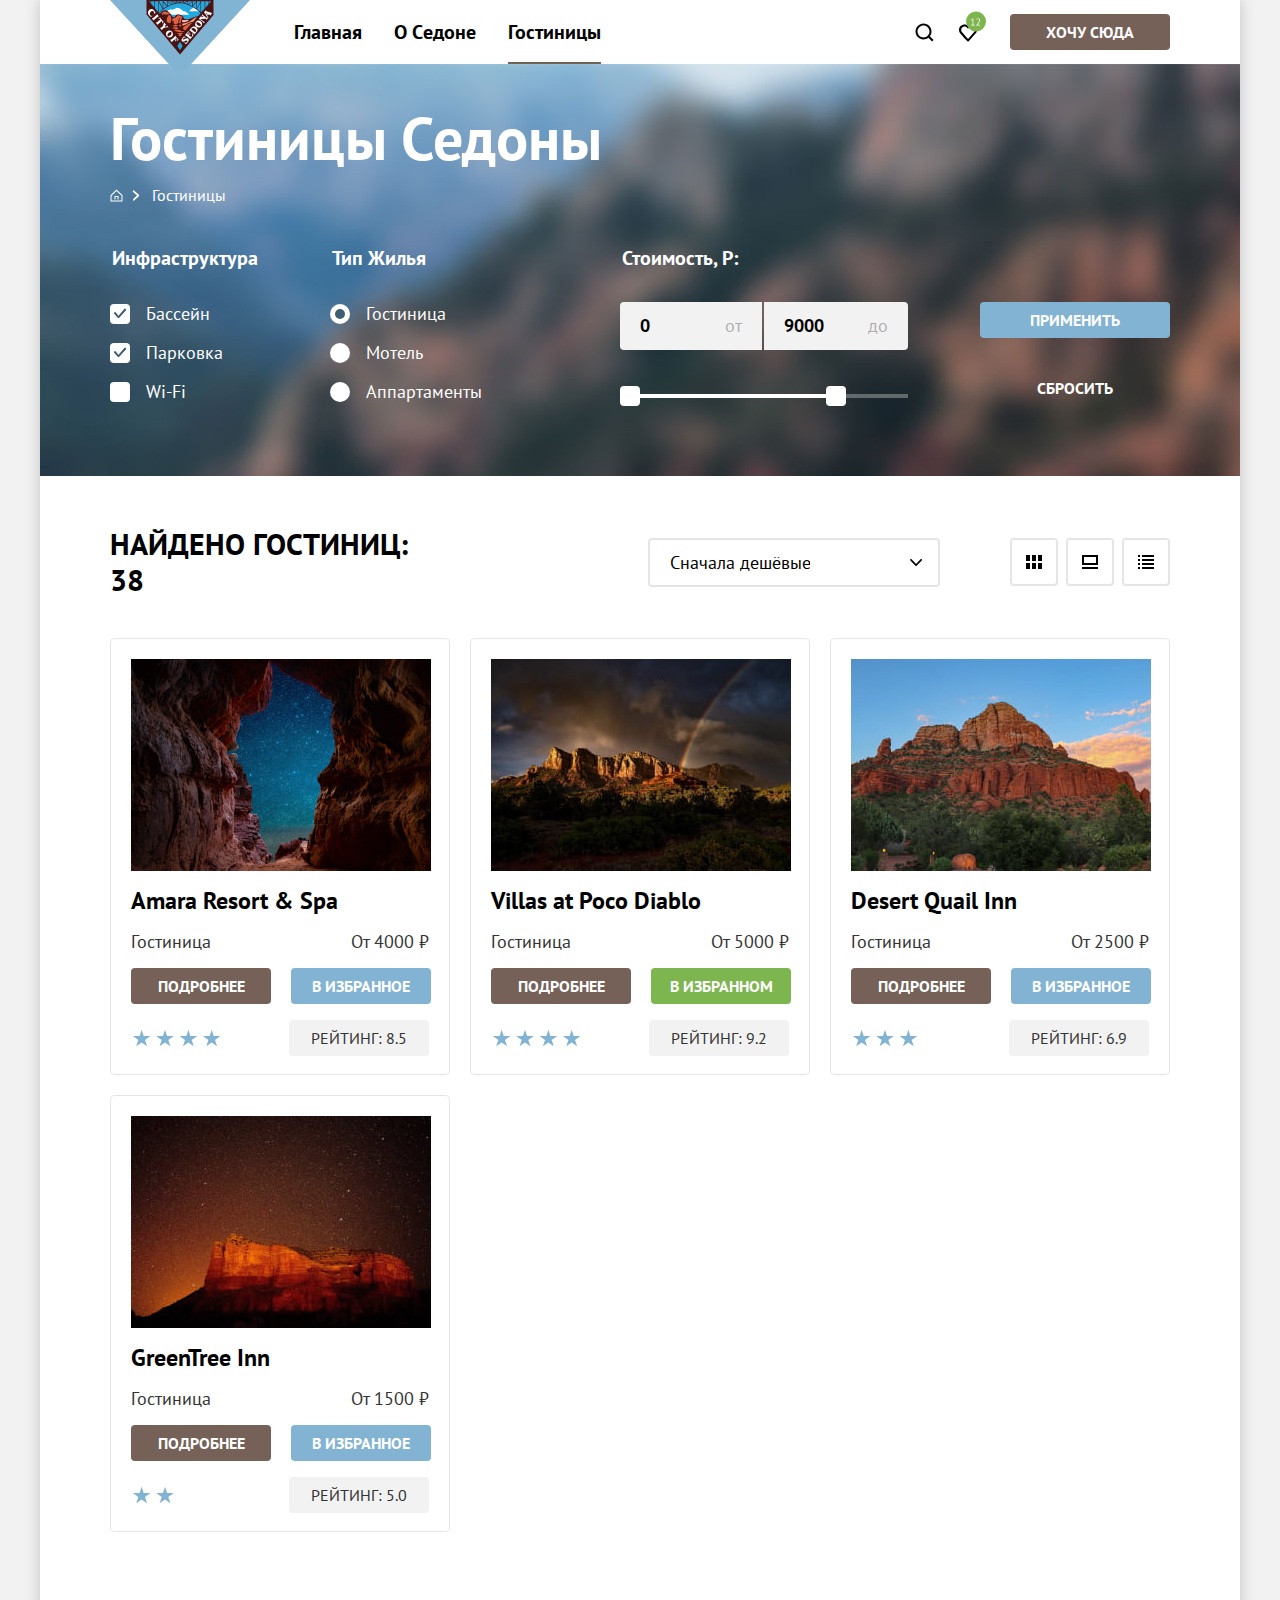
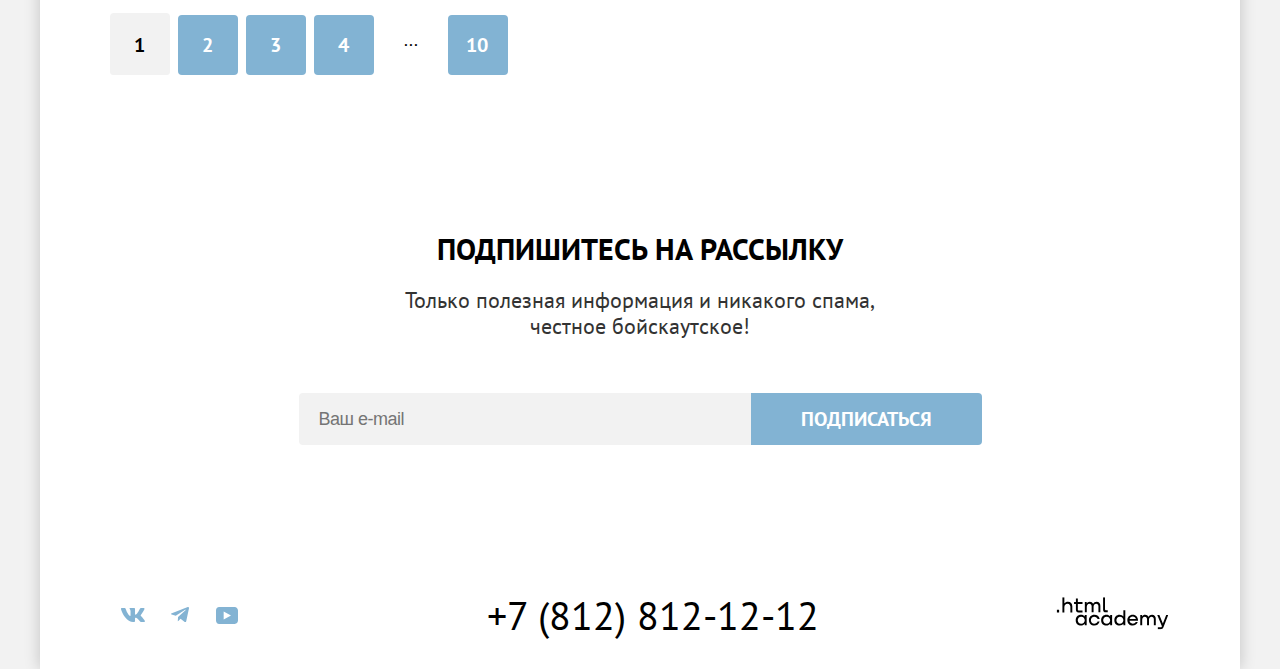
==== commit d509019f: "10 задание" ====
--- a/catalog.html
+++ b/catalog.html
@@ -16,7 +16,7 @@
             <img class="page-header-logo" src="images/header-logo.svg" width="140" height="70"
               alt="Логотип города Седона">
           </a>
-          <ul class="navigation-list">
+          <ul class="navigation-list navigation-list-menu">
             <li class="navigation-item">
               <a class="navigation-link" href="index.html"> Главная </a>
             </li>
@@ -307,7 +307,7 @@
         </section>
         <section class="newsletter background-color">
           <h2 class="page-footer-title">Подпишитесь на рассылку</h2>
-          <p class="newsletter-description">Только полезная информация и никакого спама, честное бойскаутское!</p>
+          <p class="newsletter-description">Только полезная информация и никакого спама,<br> честное бойскаутское!</p>
           <form class="newsletter-form newsletter-form-catalog" action="https://echo.htmlacademy.ru/" method="post">
             <label class="visually-hidden" for="newsletter-email">Email</label>
             <input class="field" placeholder="Ваш e-mail" type="email" name="newsletter-email"
@@ -348,7 +348,7 @@
           <div class="footer-logo">
             <h2 class="visually-hidden">Логотип HTML-Academy</h2>
             <a class="footer-logo-academy" href="https://htmlacademy.ru/">
-              <svg width="115" height="34" viewBox="0 0 115 34" xmlns="http://www.w3.org/2000/svg">
+              <svg width="115" height="33" viewBox="0 0 115 34" xmlns="http://www.w3.org/2000/svg">
                 <g clip-path="url(#clip0_33515_1190)">
                   <path d="M0 13.2564V15.8564H2.5V13.2564H0Z" />
                   <path
--- a/styles/styles.css
+++ b/styles/styles.css
@@ -46,29 +46,33 @@
 .main-container {
   flex-grow: 1;
 
+
 }
 
 .navigation {
+  position: relative;
   display: flex;
   padding: 0 70px;
-  max-height: 64px;
-
 
 }
 
 .navigation-logo {
-  margin-right: 30px;
+
+  position: absolute;
 }
 
 .navigation-list {
   margin: 0;
   padding: 0;
-  width: 507px;
+  width: 607px;
   display: flex;
   flex-wrap: wrap;
   list-style: none;
   align-items: center;
 
+}
+.navigation-list-menu{
+  padding-left: 168px;
 }
 
 .navigation-user {
@@ -95,20 +99,23 @@
 
 .navigation-link.button {
   border-radius: 4px;
+  min-width: 160px;
 
 }
 
 .navigation-link-user {
-  padding: 12px 22px;
-
-
-}
+  padding: 20px 22px;
+
+}
+
 
 .navigation-link-search {
   background-image: url('../images/search.svg');
   background-repeat: no-repeat;
   background-position: center;
   background-size: 20px 20px;
+  width: 20px;
+  height: 20px;
 }
 
 .navigation-link-like {
@@ -129,6 +136,12 @@
 
 .navigation-item {
   position: relative;
+}
+.navigation-link:hover{
+  background-color: rgba(131, 179, 211, 0.2);
+}
+.navigation-link-user:hover{
+  background-color: rgba(131, 179, 211, 0.2);
 }
 
 .navigation-link-current:before {
@@ -201,6 +214,7 @@
   background-color: #756157;
   font-size: 16px;
   line-height: 20px;
+  min-width: 140px;
 
 }
 
@@ -256,6 +270,7 @@
   margin: 0 290px;
   margin-bottom: 25px;
   padding: 0;
+  padding-top: 2px;
 }
 
 .advantages-image-header {
@@ -289,8 +304,9 @@
 }
 
 .advantages-item-text {
+  position: relative;
   padding: 102px 85px;
-  position: relative;
+
 
 }
 
@@ -320,11 +336,11 @@
 
 
 .advantages-title {
+  position: relative;
   font-size: 24px;
   line-height: 28px;
   text-transform: uppercase;
   margin: 0;
-  position: relative;
   padding-left: 27px;
   padding-right: 27px;
 
@@ -345,13 +361,13 @@
 }
 
 .advantages-description {
+  position: relative;
   font-size: 18px;
   line-height: 21px;
   text-align: center;
   color: #333333;
   margin: 0;
   padding-top: 62px;
-  position: relative;
 }
 
 .advantages-description:before {
@@ -383,7 +399,6 @@
 .facilities-list {
   display: grid;
   grid-template-columns: 400px 400px 400px;
-  grid-template-rows: 385px;
   margin: 0;
   list-style: none;
   padding: 0;
@@ -433,7 +448,7 @@
 .facilities-item {
   background-color: rgba(131, 179, 211, 0.12);
   width: 400px;
-  padding: 81px 85px;
+  padding: 76px 86px;
 }
 
 .facilities-logo {
@@ -464,6 +479,7 @@
   text-align: center;
   margin: 0;
   padding: 0;
+  padding-top: 4px;
   margin-bottom: 20px;
 }
 
@@ -483,7 +499,7 @@
   flex-direction: column;
   justify-content: center;
   align-items: center;
-  padding: 96px 304px;
+  padding: 97px 304px;
 }
 
 .button-search,
@@ -497,7 +513,8 @@
 .contacts {
   display: flex;
   justify-content: space-between;
-  padding: 40px 70px 30px 70px;
+  align-items: center;
+  padding: 42px 70px 30px 70px;
 
 }
 
@@ -604,7 +621,7 @@
 }
 
 .footer-social-item {
-  padding: 12px 13px;
+  padding: 12px 10px;
 
 
 }
@@ -651,6 +668,7 @@
 .page-footer-description {
   font-size: 22px;
   line-height: 26px;
+  font-weight: 400;
   text-align: center;
   margin: 0;
   padding: 0;
@@ -705,7 +723,9 @@
   color: #333333;
   text-align: center;
   margin-bottom: 54px;
-  padding: 0 120px;
+  padding: 0;
+  font-size: 22px;
+  line-height: 26px;
 }
 
 .catalog {
@@ -729,23 +749,23 @@
 }
 
 .breadcrumbs {
+  position: relative;
   display: flex;
   list-style: none;
   margin: 0;
   padding: 0;
   margin-bottom: 40px;
-  position: relative;
+
 }
 
 .breadcrumbs-item:nth-child(1) {
-  padding-right: 49px;
+  padding-right: 42px;
 }
 
 
 .breadcrumbs-main {
-
-  padding: 7px 8px;
-  position: absolute;
+  position: absolute;
+  padding: 7px 0;
   top: -6px;
   left: 0;
   background-position: center;
@@ -768,11 +788,11 @@
 
 
 .breadcrumbs-item::before {
+  position: absolute;
   background-image: url("../images/catalog-images/Arrow.svg");
   background-repeat: no-repeat;
   padding: 5px 4px;
-  position: absolute;
-  left: 32px;
+  left: 22px;
   top: 3px;
   bottom: 3px;
   background-position: center;
@@ -821,7 +841,7 @@
   opacity: 0.6;
 }
 
-.control:focus .control-mark {
+.control:focus .control-mark{
   outline: solid 2px #83B3D3;
 }
 
@@ -831,9 +851,9 @@
 
 .control-input[type="checkbox"]:checked + .control-mark::before,
 .control-input[type="checkbox"]:checked + .control-mark::after {
+  position: absolute;
   background-image: url("../images/catalog-images/Checkbox.svg");
   background-repeat: no-repeat;
-  position: absolute;
   top: 4px;
   left: 4px;
   width: 12px;
@@ -860,13 +880,16 @@
 }
 .range-input{
   outline: none;
+  font-weight: 700;
+  font-size: 18px;
+  line-height: 24px;
 }
 .cost {
   max-width: 288px;
 }
 
 .range-wrapper-inputs {
-  margin-bottom: 36px;
+  margin-bottom: 44px;
 }
 
 .range-scale {
@@ -920,9 +943,9 @@
 
 
 .range-wrapper-inputs {
+  position: relative;
   display: flex;
   height: 48px;
-  position: relative;
 
 }
 
@@ -1122,16 +1145,23 @@
 }
 
 .select-control {
+  background-image: url("../images/catalog-images/arrow-control.svg");
+  background-repeat: no-repeat;
+  background-position: right 16px center;
+  max-width: 292px;
   margin-right: 70px;
-  padding: 14px 20px;
+  padding: 12px 20px;
   padding-right: 128px;
   background-color: #ffffff;
   border: 2px solid #E5E5E5;
   border-radius: 4px;
-  background-image: url("../images/catalog-images/arrow-control.svg");
-  background-repeat: no-repeat;
-  background-position: right 16px center;
   appearance: none;
+  font-family: 'PT Sans', serif;
+font-style: normal;
+font-weight: 400;
+font-size: 18px;
+line-height: 21px;
+
 }
 
 .select-control:hover {
@@ -1163,7 +1193,6 @@
 .hotel-list {
   display: grid;
   grid-template-columns: 340px 340px 340px;
-  grid-template-rows: 438px 438px;
   gap: 20px;
   list-style: none;
   margin: 0;
@@ -1177,6 +1206,7 @@
   line-height: 21px;
   color: #333333;
   border: #E6E6E6 solid 1px;
+  border-radius: 4px;
   background-color: #FFFFFF;
   padding: 20px;
 
@@ -1186,6 +1216,9 @@
 
 .hotel-card:nth-child(3) {
   margin-right: 0;
+}
+.hotel-card:nth-last-child(n){
+padding-bottom: 2px;
 }
 
 
@@ -1246,6 +1279,7 @@
 }
 
 
+
 .stars {
   padding: 0;
   margin: 0;
@@ -1256,15 +1290,20 @@
 
 .pagination {
   display: flex;
+  flex-wrap: wrap;
   list-style: none;
   margin: 0;
   padding: 0;
-}
-
-
+  padding-top: 1px;
+}
+
+.pagination-item{
+  padding-top: 2px;
+}
 
 .pagination-item:not(:last-child) {
   margin-right: 8px;
+
 }
 
 
@@ -1281,8 +1320,8 @@
   font-weight: 700;
   background-color: #82B3D3;
   text-transform: uppercase;
-  width: 60px;
-  height: 60px;
+  min-width: 60px;
+  min-height: 60px;
   display: block;
   padding: 12px 24px;
   text-decoration: none;
@@ -1373,12 +1412,13 @@
   color: rgba(255, 255, 255, 0.3);
 }
 
-.hotel-card-button-favorite {
+.hotel-card-row .hotel-card-button-favorite{
   background-color: #82B3D3;
   font-size: 16px;
   line-height: 20px;
-  padding: 0;
-  margin: 0;
+  padding: 8px 18px;
+  margin: 0;
+  min-width: 140px;
 }
 
 .hotel-card-row .hotel-card-button-favorite-checked {
@@ -1410,7 +1450,12 @@
   border: none;
   background-color: #F2F2F2;
 }
-
+.newsletter-form .field{
+  max-width: 452px;
+  font-size: 18px;
+  line-height: 24px;
+  letter-spacing: -0.5px;
+}
 .newsletter-form-catalog .field {
   background-color: #F2F2F2;
 }
@@ -1502,8 +1547,7 @@
   position: relative;
 }
 
-.label-title,
-.modal-search-form-field {
+.label-title {
   font-family: "PT Sans", "Arial", sans-serif;
   font-weight: 700;
   font-size: 20px;
@@ -1512,11 +1556,16 @@
 }
 
 .modal-search-form-field {
+  font-family: "PT Sans", "Arial", sans-serif;
   width: 440px;
   padding: 12px 20px;
   border-radius: 4px;
   border: none;
   background-color: #F2F2F2;
+  font-weight: 700;
+  font-size: 18px;
+  line-height: 24px;
+  color: #000000;
   margin: 0;
 }
 .modal-search-form-field:hover{
@@ -1526,10 +1575,11 @@
   background-color: #E6E6E6;
   outline: solid 3px #83B3D3;
 }
-.modal-search-form-field:active{
+.modal-search-form-field:not(:placeholder-shown):active{
   background-color: #F2F2F2;
   outline: solid 2px #000000;
 }
+
 .field-age {
   width: 110px;
   text-align: center;
@@ -1558,21 +1608,10 @@
 }
 
 .kids {
+  position: relative;
   padding-right: 82px;
-  position: relative;
-}
-
-/*.kids::before {
-  background-image: url("../images/modal-info-icon.svg");
-  background-repeat: no-repeat;
-  position: absolute;
-  top: 0;
-  left: 58px;
-  width: 26px;
-  height: 26px;
-  content: "";
-  cursor: pointer;
-}*/
+
+}
 
 .search-form-button {
   font-weight: 700;
@@ -1582,12 +1621,13 @@
   display: block;
   background-color: #83B3D3;
   outline: none;
+  border-radius: 10px;
 }
 
 .date::before {
+  position: absolute;
   background-image: url("../images/modal-calendar.svg");
   background-repeat: no-repeat;
-  position: absolute;
   top: 25%;
   transform: translateY(-50%);
   right: 17px;
@@ -1602,11 +1642,11 @@
 }
 
 .age-counter-minus {
+  position: absolute;
   background-image: url("../images/age-counter-minus.svg");
   background-color: transparent;
   background-repeat: no-repeat;
   background-position: center;
-  position: absolute;
   width: 20px;
   height: 20px;
   right: 80px;
@@ -1618,14 +1658,14 @@
 }
 
 .age-counter-plus {
+  position: absolute;
   background-image: url("../images/age-counter-plus.svg");
   background-repeat: no-repeat;
   background-position: center;
   background-color: transparent;
-  position: absolute;
   width: 20px;
   height: 20px;
-  right: 13px;
+  right: 10px;
   top: 25%;
   transform: translateY(-50%);
   border: none;
@@ -1677,6 +1717,9 @@
 
 }
 .tooltip-toggle{
+  position: absolute;
+  top: -2px;
+  right: -5px;
   border: none;
   background-color: transparent;
   padding: 0;
@@ -1692,6 +1735,7 @@
 }
 
 .tooltip-text {
+  position: absolute;
   background-color: #333333;
   color: #ffffff;
   font-weight: 400;
@@ -1700,12 +1744,11 @@
   text-transform: none;
   border-radius: 10px;
   width: 256px;
-  position: absolute;
-  top: 100%;
-  right: 50%;
+  top: 31px;
+  right: 8px;
   transform: translateX(50%);
   margin-top: 10px;
-  padding: 15px 18px 22px 18px;
+  padding: 22px 18px 20px 22px;
   display: none;
   border: none;
   box-shadow: 0px 15px 30px rgba(0, 0, 0, 0.3);
@@ -1716,16 +1759,16 @@
   display: block;
 }
 .tooltip-text:after {
-  content:'';
+  position:absolute;
   background-image: url("../images/tooltip-arrow.svg");
   width: 19px;
   height: 8px;
-  position:absolute;
   bottom: 100%;
   left:0;
   right:0;
   margin-left: auto;
   margin-right: auto;
+  content:'';
   border: none;
   box-shadow: 0px 15px 30px rgba(0, 0, 0, 0.3);
 }
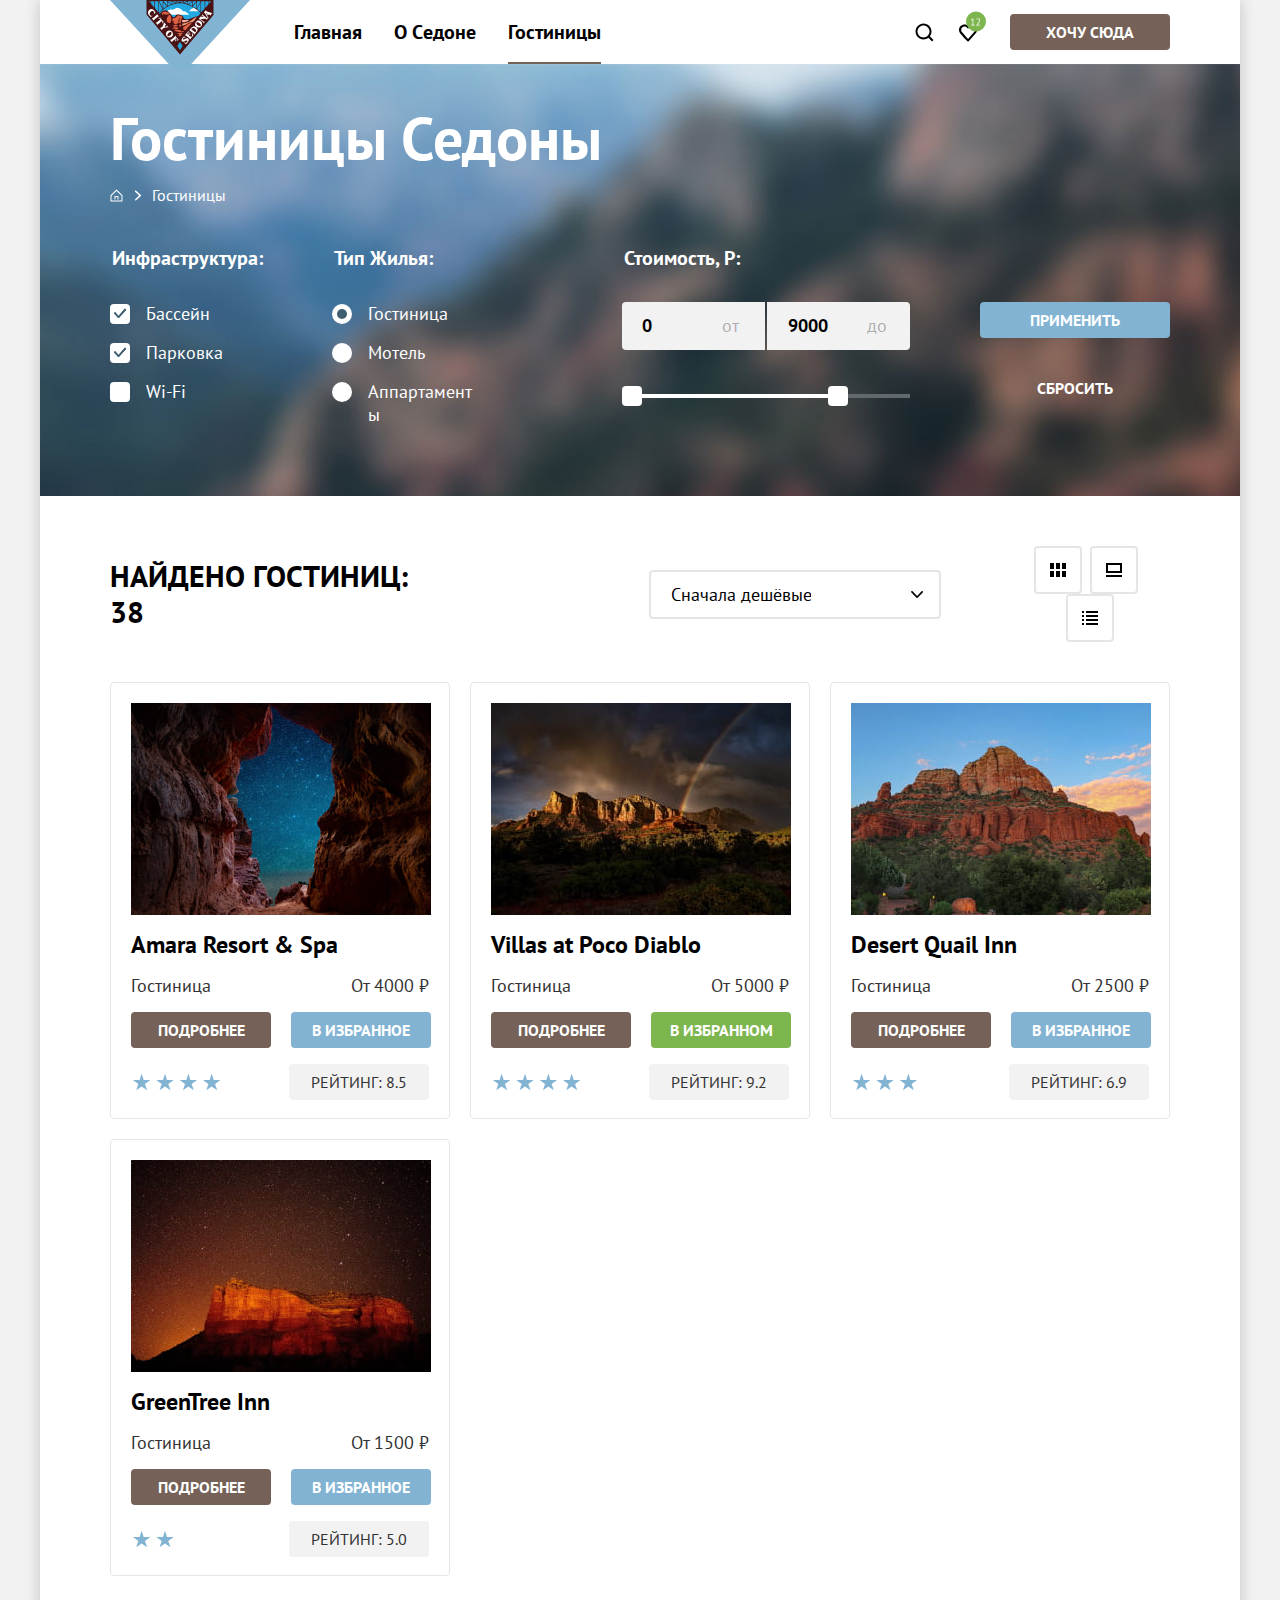
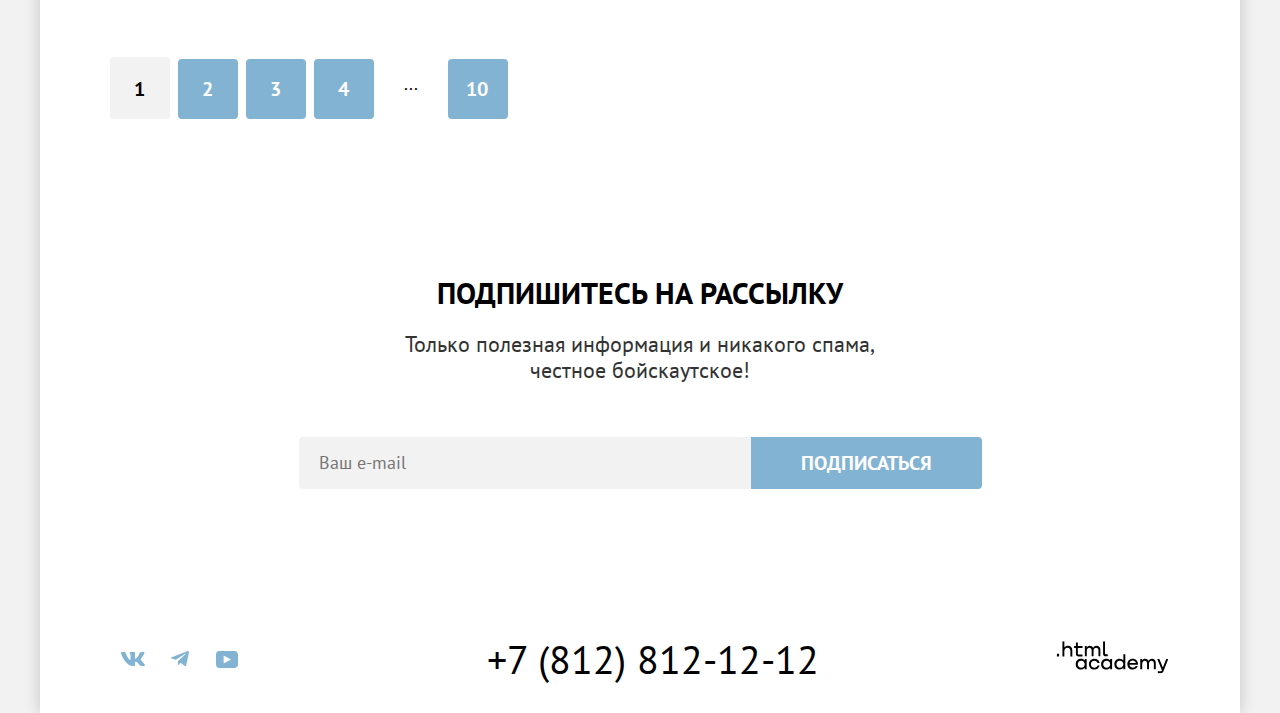
==== commit 9639d894: "правки 10 задание" ====
--- a/catalog.html
+++ b/catalog.html
@@ -70,7 +70,7 @@
             <h2 class="visually-hidden">Список отелей с фильтрами</h2>
             <form class="catalog-list-button" action="https://echo.htmlacademy.ru/" method="get">
               <fieldset class="catalog-filter-group">
-                <legend class="catalog-filter-title">Инфраструктура</legend>
+                <legend class="catalog-filter-title">Инфраструктура:</legend>
 
                 <ul class="catalog-filter-list catalog-infrastructure">
                   <li class="catalog-filter-item">
@@ -100,12 +100,13 @@
               </fieldset>
 
               <fieldset class="catalog-filter-group">
-                <legend class="catalog-filter-title">Тип Жилья</legend>
+                <legend class="catalog-filter-title">Тип Жилья:</legend>
 
                 <ul class="catalog-filter-list catalog-house">
                   <li class="catalog-filter-item">
                     <label class="control">
-                      <input class="control-input visually-hidden" type="radio" name="product-group" value="hotels" checked>
+                      <input class="control-input visually-hidden" type="radio" name="product-group" value="hotels"
+                        checked>
                       <span class="control-mark"></span>
                       <span class="control-label">Гостиница</span>
                     </label>
@@ -119,7 +120,8 @@
                   </li>
                   <li class="catalog-filter-item">
                     <label class="control">
-                      <input class="control-input visually-hidden" type="radio" name="product-group" value="appartments">
+                      <input class="control-input visually-hidden" type="radio" name="product-group"
+                        value="appartments">
                       <span class="control-mark"></span>
                       <span class="control-label">Аппартаменты</span>
                     </label>
@@ -132,21 +134,22 @@
 
                 <div class="range">
                   <div class="range-wrapper-inputs">
-                    <label class="catalog-filter-label min-price">
-                      <input class="range-input" type="number" value="0" name="min-price">
-                      <span>от</span>
-                    </label>
-                    <label class="catalog-filter-label max-price">
-                      <input class="range-input" type="number" value="9000" name="max-price">
-                      <span>до</span>
-                    </label>
+
+                    <input class="range-input range-input-min" id="min" type="number" value="0" name="min-price">
+                    <label for="min" class="catalog-filter-label min-price">от</label>
+
+                    <input class="range-input range-input-max" id="max" type="number" value="9000" name="max-price">
+                    <label for="max" class="catalog-filter-label max-price">до</label>
+
+
+
                   </div>
                   <div class="range-scale">
                     <div class="range-bar" style="left: 0; width: 226px">
-                      <button class="range-toggle toggle-min">
+                      <button class="range-toggle toggle-min" type="button">
                         <span class="visually-hidden">Изменить минимальную цену.</span>
                       </button>
-                      <button class="range-toggle toggle-max">
+                      <button class="range-toggle toggle-max" type="button">
                         <span class="visually-hidden">Изменить максимальную цену.</span>
                       </button>
                     </div>
@@ -166,152 +169,152 @@
           </div>
         </section>
         <section class="hotels">
-          <div class="hotels-container">
-            <div class="hotels-sorting">
-              <h2 class="visually-hidden">Поиск гостиницы</h2>
-              <p class="hotels-found">Найдено гостиниц: 38 </p>
-              <select class="select-control" aria-label="Сортировка">
-                <option value="cheap">Сначала дешёвые</option>
-                <option value="popular">Сначала популярные</option>
-                <option value="expensive">Сначала дорогие</option>
-              </select>
-
-
-              <div class="viewchange">
-                <a class="button button-viewchange button-gallery" href="#">
-                  <span class="visually-hidden">Показать галерею</span>
-                </a>
-                <a class="button button-viewchange button-slideshow" href="#">
-                  <span class="visually-hidden">Показать слайдшоу</span>
-                </a>
-                <a class="button button-viewchange button-list" href="#">
-                  <span class="visually-hidden">Показать список</span>
-                </a>
-              </div>
+
+          <div class="hotels-sorting">
+            <h2 class="visually-hidden">Поиск гостиницы</h2>
+            <p class="hotels-found">Найдено гостиниц: 38 </p>
+            <select class="select-control" aria-label="Сортировка">
+              <option value="cheap">Сначала дешёвые</option>
+              <option value="popular">Сначала популярные</option>
+              <option value="expensive">Сначала дорогие</option>
+            </select>
+
+
+            <div class="viewchange">
+              <a class="button button-viewchange button-gallery" href="#">
+                <span class="visually-hidden">Показать галерею</span>
+              </a>
+              <a class="button button-viewchange button-slideshow" href="#">
+                <span class="visually-hidden">Показать слайдшоу</span>
+              </a>
+              <a class="button button-viewchange button-list" href="#">
+                <span class="visually-hidden">Показать список</span>
+              </a>
             </div>
-
-            <ul class="hotel-list">
-              <li class="hotel-card">
-                <a class="hotel-card-link" href="product.html">
-                  <img class="hotel-card-image" src="images/catalog-images/hotel-1.jpg" width="300" height="212"
-                    alt="Amara Resort & Spa">
-                  <h3 class="hotel-card-title">Amara Resort & Spa</h3>
-                </a>
-                <div class="hotel-card-row">
-                  <span class="hotel-card-description">Гостиница</span>
-                  <span class="hotel-card-price">От 4000 ₽</span>
-                </div>
-                <div class="hotel-card-row">
-                  <a class="hotel-card-button button button-brown" href="#">Подробнее</a>
-                  <button class="hotel-card-button-favorite button button-blue" type="button">В Избранное</button>
-                </div>
-                <div class="hotel-card-row">
-                  <p class="stars four-stars">
-                    <img class="stars four-stars" src="images/catalog-images/four-stars.svg" width="140" height="36"
-                      alt="4 звезды">
-                  </p>
-                  <p class="hotel-rating button"> Рейтинг: 8.5 </p>
-                </div>
-              </li>
-              <li class="hotel-card">
-                <a class="hotel-card-link" href="product.html">
-                  <img class="hotel-card-image" src="images/catalog-images/hotel-2.jpg" width="300" height="212"
-                    alt="Villas at Poco Diablo">
-                  <h3 class="hotel-card-title">Villas at Poco Diablo</h3>
-                </a>
-                <div class="hotel-card-row">
-                  <span class="hotel-card-description">Гостиница</span>
-                  <span class="hotel-card-price">От 5000 ₽</span>
-                </div>
-                <div class="hotel-card-row">
-                  <a class="hotel-card-button button button-brown" href="#">Подробнее</a>
-                  <button class="hotel-card-button-favorite-checked hotel-card-button-favorite button button-blue"
-                    type="button">В
-                    Избранном</button>
-                </div>
-                <div class="hotel-card-row">
-                  <p class="stars four-stars">
-                    <img class="stars four-stars" src="images/catalog-images/four-stars.svg" width="140" height="36"
-                      alt="4 звезды">
-                  </p>
-                  <p class="hotel-rating button"> Рейтинг: 9.2 </p>
-                </div>
-              </li>
-              <li class="hotel-card">
-                <a class="hotel-card-link" href="product.html">
-                  <img class="hotel-card-image" src="images/catalog-images/hotel-3.jpg" width="300" height="212"
-                    alt="Desert Quail Inn">
-                  <h3 class="hotel-card-title">Desert Quail Inn</h3>
-                </a>
-                <div class="hotel-card-row">
-                  <span class="hotel-card-description">Гостиница</span>
-                  <span class="hotel-card-price">От 2500 ₽</span>
-                </div>
-                <div class="hotel-card-row">
-                  <a class="hotel-card-button button button-brown" href="#">Подробнее</a>
-                  <button class="hotel-card-button-favorite button button-blue" type="button">В Избранное</button>
-                </div>
-                <div class="hotel-card-row">
-                  <p class="stars three-stars">
-                    <img class="stars three-stars" src="images/catalog-images/three-star.svg" width="140" height="36"
-                      alt="3 звезды">
-                  </p>
-                  <p class="hotel-rating button"> Рейтинг: 6.9 </p>
-                </div>
-              </li>
-              <li class="hotel-card">
-                <a class="hotel-card-link" href="product.html">
-                  <img class="hotel-card-image" src="images/catalog-images/hotel-4.jpg" width="300" height="212"
-                    alt="GreenTree Inn">
-                  <h3 class="hotel-card-title">GreenTree Inn</h3>
-                </a>
-                <div class="hotel-card-row">
-                  <span class="hotel-card-description">Гостиница</span>
-                  <span class="hotel-card-price">От 1500 ₽</span>
-                </div>
-                <div class="hotel-card-row">
-                  <a class="hotel-card-button button button-brown" href="#">Подробнее</a>
-                  <button class="hotel-card-button-favorite button button-blue" type="button">В Избранное</button>
-                </div>
-                <div class="hotel-card-row">
-                  <p class="stars two-stars">
-                    <img class="stars two-stars" src="images/catalog-images/two-star.svg" width="140" height="36"
-                      alt="2 звезды">
-                  </p>
-                  <p class="hotel-rating button"> Рейтинг: 5.0 </p>
-                </div>
-              </li>
-            </ul>
-            <ul class="pagination">
-
-              <li class="pagination-item pagination-current">
-                <a class="pagination-link pagination-current">1</a>
-              </li>
-              <li class="pagination-item">
-                <a class="pagination-link button-blue" href="#">2</a>
-              </li>
-              <li class="pagination-item">
-                <a class="pagination-link button-blue" href="#">3</a>
-              </li>
-              <li class="pagination-item">
-                <a class="pagination-link button-blue" href="#">4</a>
-              </li>
-              <li class="pagination-item pagination-dots">
-                <span class="pagination-link-dots">...</span>
-              </li>
-              <li class="pagination-item button-ten">
-                <a class="pagination-link button-blue" href="#">10</a>
-              </li>
-            </ul>
-          </div>
+          </div>
+
+          <ul class="hotel-list">
+            <li class="hotel-card">
+              <a class="hotel-card-link" href="product.html">
+                <img class="hotel-card-image" src="images/catalog-images/hotel-1.jpg" width="300" height="212"
+                  alt="Amara Resort & Spa">
+                <h3 class="hotel-card-title">Amara Resort & Spa</h3>
+              </a>
+              <div class="hotel-card-row">
+                <span class="hotel-card-description">Гостиница</span>
+                <span class="hotel-card-price">От 4000 ₽</span>
+              </div>
+              <div class="hotel-card-row">
+                <button class="hotel-card-button button button-brown" type="button">Подробнее</button>
+                <button class="hotel-card-button-favorite button button-blue" type="button">В Избранное</button>
+              </div>
+              <div class="hotel-card-row">
+                <p class="stars four-stars">
+                  <img class="stars four-stars" src="images/catalog-images/four-stars.svg" width="140" height="36"
+                    alt="4 звезды">
+                </p>
+                <p class="hotel-rating button"> Рейтинг: 8.5 </p>
+              </div>
+            </li>
+            <li class="hotel-card">
+              <a class="hotel-card-link" href="product.html">
+                <img class="hotel-card-image" src="images/catalog-images/hotel-2.jpg" width="300" height="212"
+                  alt="Villas at Poco Diablo">
+                <h3 class="hotel-card-title">Villas at Poco Diablo</h3>
+              </a>
+              <div class="hotel-card-row">
+                <span class="hotel-card-description">Гостиница</span>
+                <span class="hotel-card-price">От 5000 ₽</span>
+              </div>
+              <div class="hotel-card-row">
+                <button class="hotel-card-button button button-brown" type="button">Подробнее</button>
+                <button class="hotel-card-button-favorite-checked hotel-card-button-favorite button button-blue"
+                  type="button">В
+                  Избранном</button>
+              </div>
+              <div class="hotel-card-row">
+                <p class="stars four-stars">
+                  <img class="stars four-stars" src="images/catalog-images/four-stars.svg" width="140" height="36"
+                    alt="4 звезды">
+                </p>
+                <p class="hotel-rating button"> Рейтинг: 9.2 </p>
+              </div>
+            </li>
+            <li class="hotel-card">
+              <a class="hotel-card-link" href="product.html">
+                <img class="hotel-card-image" src="images/catalog-images/hotel-3.jpg" width="300" height="212"
+                  alt="Desert Quail Inn">
+                <h3 class="hotel-card-title">Desert Quail Inn</h3>
+              </a>
+              <div class="hotel-card-row">
+                <span class="hotel-card-description">Гостиница</span>
+                <span class="hotel-card-price">От 2500 ₽</span>
+              </div>
+              <div class="hotel-card-row">
+                <button class="hotel-card-button button button-brown" type="button">Подробнее</button>
+                <button class="hotel-card-button-favorite button button-blue" type="button">В Избранное</button>
+              </div>
+              <div class="hotel-card-row">
+                <p class="stars three-stars">
+                  <img class="stars three-stars" src="images/catalog-images/three-star.svg" width="140" height="36"
+                    alt="3 звезды">
+                </p>
+                <p class="hotel-rating button"> Рейтинг: 6.9 </p>
+              </div>
+            </li>
+            <li class="hotel-card">
+              <a class="hotel-card-link" href="product.html">
+                <img class="hotel-card-image" src="images/catalog-images/hotel-4.jpg" width="300" height="212"
+                  alt="GreenTree Inn">
+                <h3 class="hotel-card-title">GreenTree Inn</h3>
+              </a>
+              <div class="hotel-card-row">
+                <span class="hotel-card-description">Гостиница</span>
+                <span class="hotel-card-price">От 1500 ₽</span>
+              </div>
+              <div class="hotel-card-row">
+                <button class="hotel-card-button button button-brown" type="button">Подробнее</button>
+                <button class="hotel-card-button-favorite button button-blue" type="button">В Избранное</button>
+              </div>
+              <div class="hotel-card-row">
+                <p class="stars two-stars">
+                  <img class="stars two-stars" src="images/catalog-images/two-star.svg" width="140" height="36"
+                    alt="2 звезды">
+                </p>
+                <p class="hotel-rating button"> Рейтинг: 5.0 </p>
+              </div>
+            </li>
+          </ul>
+          <ul class="pagination">
+
+            <li class="pagination-item pagination-current">
+              <a class="pagination-link pagination-current">1</a>
+            </li>
+            <li class="pagination-item">
+              <a class="pagination-link button-blue" href="#">2</a>
+            </li>
+            <li class="pagination-item">
+              <a class="pagination-link button-blue" href="#">3</a>
+            </li>
+            <li class="pagination-item">
+              <a class="pagination-link button-blue" href="#">4</a>
+            </li>
+            <li class="pagination-item pagination-dots">
+              <span class="pagination-link-dots">...</span>
+            </li>
+            <li class="pagination-item button-ten">
+              <a class="pagination-link button-blue" href="#">10</a>
+            </li>
+          </ul>
+
         </section>
         <section class="newsletter background-color">
           <h2 class="page-footer-title">Подпишитесь на рассылку</h2>
           <p class="newsletter-description">Только полезная информация и никакого спама,<br> честное бойскаутское!</p>
           <form class="newsletter-form newsletter-form-catalog" action="https://echo.htmlacademy.ru/" method="post">
             <label class="visually-hidden" for="newsletter-email">Email</label>
-            <input class="field" placeholder="Ваш e-mail" type="email" name="newsletter-email"
-              id="newsletter-email" required>
+            <input class="field" placeholder="Ваш e-mail" type="email" name="newsletter-email" id="newsletter-email"
+              required>
             <button class="button newsletter-button button-blue" type="submit">
               Подписаться
             </button>
--- a/styles/styles.css
+++ b/styles/styles.css
@@ -22,7 +22,7 @@
 *,
 *::before,
 *::after {
-  box-sizing: inherit;
+  box-sizing: border-box;
 }
 
 body {
@@ -71,7 +71,8 @@
   align-items: center;
 
 }
-.navigation-list-menu{
+
+.navigation-list-menu {
   padding-left: 168px;
 }
 
@@ -137,12 +138,7 @@
 .navigation-item {
   position: relative;
 }
-.navigation-link:hover{
-  background-color: rgba(131, 179, 211, 0.2);
-}
-.navigation-link-user:hover{
-  background-color: rgba(131, 179, 211, 0.2);
-}
+
 
 .navigation-link-current:before {
   position: absolute;
@@ -192,6 +188,7 @@
 }
 
 .newsletter-button {
+
   background-color: #82B3D3;
   border-radius: 0 4px 4px 0;
 }
@@ -306,6 +303,7 @@
 .advantages-item-text {
   position: relative;
   padding: 102px 85px;
+  max-width: 400px;
 
 
 }
@@ -343,6 +341,7 @@
   margin: 0;
   padding-left: 27px;
   padding-right: 27px;
+  word-break: break-word;
 
 }
 
@@ -368,6 +367,7 @@
   color: #333333;
   margin: 0;
   padding-top: 62px;
+  word-break: break-word;
 }
 
 .advantages-description:before {
@@ -441,6 +441,7 @@
   margin: 0;
   padding: 0;
   margin-bottom: 30px;
+  word-break: break-word;
 
 
 }
@@ -643,7 +644,8 @@
   fill: #756157;
 }
 
-.footer-logo-academy:focus svg path,.footer-logo-academy:focus {
+.footer-logo-academy:focus svg path,
+.footer-logo-academy:focus {
   fill: #756157;
   outline: none;
 }
@@ -731,7 +733,7 @@
 .catalog {
   background-image: url("../images/catalog-images/inner-header.png");
   background-repeat: no-repeat;
-  background-size: 100% auto;
+  background-size: cover;
   background-color: #333333;
   color: #FFFFFF;
   padding: 35px 70px 70px 70px;
@@ -751,6 +753,8 @@
 .breadcrumbs {
   position: relative;
   display: flex;
+  flex-wrap: wrap;
+  max-width: 490px;
   list-style: none;
   margin: 0;
   padding: 0;
@@ -758,9 +762,7 @@
 
 }
 
-.breadcrumbs-item:nth-child(1) {
-  padding-right: 42px;
-}
+
 
 
 .breadcrumbs-main {
@@ -786,17 +788,30 @@
   fill: rgba(255, 255, 255, 0.3);
 }
 
+.breadcrumbs-item {
+  min-width: 40px;
+  position: relative;
+  padding-right: 20px;
+}
+
+.breadcrumbs-item:not(:last-child) {
+  margin-right: 2px;
+}
 
 .breadcrumbs-item::before {
   position: absolute;
   background-image: url("../images/catalog-images/Arrow.svg");
   background-repeat: no-repeat;
   padding: 5px 4px;
-  left: 22px;
+  right: 8px;
   top: 3px;
   bottom: 3px;
   background-position: center;
   content: "";
+}
+
+.breadcrumbs-item:last-child::before {
+  content: none;
 }
 
 
@@ -812,7 +827,7 @@
   margin: 0;
   padding: 0;
   border: 0;
-  margin-right: 70px;
+  margin-right: 67px;
 }
 
 .catalog-filter-group:nth-child(2) {
@@ -824,6 +839,7 @@
   position: relative;
   display: block;
   padding-left: 36px;
+
 }
 
 .control-mark {
@@ -837,11 +853,15 @@
   background-color: #FFFFFF;
 }
 
+.control-label {
+  word-break: break-word;
+}
+
 .control:hover {
   opacity: 0.6;
 }
 
-.control:focus .control-mark{
+.control:focus .control-mark {
   outline: solid 2px #83B3D3;
 }
 
@@ -878,12 +898,26 @@
   content: "";
 
 }
-.range-input{
+
+.range-input {
   outline: none;
   font-weight: 700;
   font-size: 18px;
   line-height: 24px;
-}
+  position: absolute;
+
+}
+
+.range-input-min {
+  top: 12px;
+  left: 20px;
+}
+
+.range-input-max {
+  top: 12px;
+  right: -136px;
+}
+
 .cost {
   max-width: 288px;
 }
@@ -929,6 +963,7 @@
 .toggle-max:hover {
   box-shadow: 0px 4px 10px rgba(0, 0, 0, 0.25);
 }
+
 .toggle-min:focus,
 .toggle-max:focus {
   outline: solid 3px #83B3D3;
@@ -938,7 +973,8 @@
 .toggle-min:active,
 .toggle-max:active {
   outline: solid 3px #83B3D3;
-  box-shadow: 0px 7px 15px rgba(0, 0, 0, 0.4);;
+  box-shadow: 0px 7px 15px rgba(0, 0, 0, 0.4);
+  ;
 }
 
 
@@ -946,6 +982,7 @@
   position: relative;
   display: flex;
   height: 48px;
+
 
 }
 
@@ -957,20 +994,50 @@
   color: rgba(0, 0, 0, 0.3);
   cursor: pointer;
   padding: 12px 20px;
+  padding-left: 100px;
   background-color: #F2F2F2;
 
-}
+
+}
+
+.catalog-filter-label {
+  min-width: 143px;
+
+}
+
+.range-input[type="number"]:focus + .min-price {
+  outline: solid 3px #83B3D3;
+}
+
+.range-input[type="number"]:focus + .max-price {
+  outline: solid 3px #83B3D3;
+}
+
+.range-input[type="number"]:not(:placeholder-shown):active + .min-price {
+  background-color: #F2F2F2;
+  outline: solid 2px #000000;
+}
+
+.range-input[type="number"]:not(:placeholder-shown):active + .max-price {
+  background-color: #F2F2F2;
+  outline: solid 2px #000000;
+}
+
 
 .min-price {
   margin-right: 2px;
   border-radius: 4px 0 0 4px;
 }
-.min-price:hover,.max-price:hover{
-  background-color: #E6E6E6;;
-}
-
-.min-price:focus {
-  outline: solid 3px #83B3D3;
+
+.min-price:hover,
+.max-price:hover {
+  background-color: #E6E6E6;
+  ;
+}
+
+.min-price:not(:placeholder-shown):active {
+  background-color: #F2F2F2;
+  outline: solid 2px #000000;
 }
 
 .max-price {
@@ -979,6 +1046,11 @@
 
 .max-price:focus {
   outline: solid 3px #83B3D3;
+}
+
+.max-price:not(:placeholder-shown):active {
+  background-color: #F2F2F2;
+  outline: solid 2px #000000;
 }
 
 .range-wrapper-inputs input {
@@ -995,7 +1067,13 @@
 .input::-webkit-outer-spin-button,
 input::-webkit-inner-spin-button {
   -webkit-appearance: none;
+  -moz-appearance: textfield;
   appearance: none;
+}
+
+.range-input[type=number],
+.modal-search-form-field[type=number] {
+  -moz-appearance: textfield;
 }
 
 .catalog-filter-title {
@@ -1043,11 +1121,12 @@
 
 .viewchange {
   display: flex;
+  flex-wrap: wrap;
   align-items: center;
   justify-content: center;
 }
 
-.hotels-container {
+.hotels {
   padding: 50px 70px 60px 70px;
 
 }
@@ -1156,11 +1235,11 @@
   border: 2px solid #E5E5E5;
   border-radius: 4px;
   appearance: none;
-  font-family: 'PT Sans', serif;
-font-style: normal;
-font-weight: 400;
-font-size: 18px;
-line-height: 21px;
+  font-family: 'PT Sans', sans-serif;
+  font-style: normal;
+  font-weight: 400;
+  font-size: 18px;
+  line-height: 21px;
 
 }
 
@@ -1217,8 +1296,9 @@
 .hotel-card:nth-child(3) {
   margin-right: 0;
 }
-.hotel-card:nth-last-child(n){
-padding-bottom: 2px;
+
+.hotel-card:nth-last-child(n) {
+  padding-bottom: 2px;
 }
 
 
@@ -1232,7 +1312,8 @@
   margin-bottom: 16px;
 
 }
-.hotel-card-link:focus{
+
+.hotel-card-link:focus {
   outline: none;
 }
 
@@ -1297,7 +1378,7 @@
   padding-top: 1px;
 }
 
-.pagination-item{
+.pagination-item {
   padding-top: 2px;
 }
 
@@ -1354,9 +1435,11 @@
   padding: 0;
   list-style: none;
 }
-.button-brown{
+
+.button-brown {
   outline: none;
 }
+
 .button-brown:hover {
   background-color: #615048;
 }
@@ -1412,7 +1495,7 @@
   color: rgba(255, 255, 255, 0.3);
 }
 
-.hotel-card-row .hotel-card-button-favorite{
+.hotel-card-row .hotel-card-button-favorite {
   background-color: #82B3D3;
   font-size: 16px;
   line-height: 20px;
@@ -1444,27 +1527,37 @@
 }
 
 .field {
-  padding: 8px 20px;
+  padding: 6px 18px;
   padding-right: 250px;
   border-radius: 4px 0 0 4px;
-  border: none;
+  border: solid 2px transparent;
   background-color: #F2F2F2;
 }
-.newsletter-form .field{
+
+.newsletter-form .field {
+  font-family: "PT Sans", "Arial", sans-serif;
   max-width: 452px;
   font-size: 18px;
   line-height: 24px;
-  letter-spacing: -0.5px;
-}
+  color: #000000;
+}
+
 .newsletter-form-catalog .field {
   background-color: #F2F2F2;
 }
-.newsletter-form .field:hover{
+
+.newsletter-form .field:hover {
   background-color: #E6E6E6;
 }
-.newsletter-form .field:focus{
+
+.newsletter-form .field:focus {
   background-color: #E6E6E6;
-  outline: solid 3px #83B3D3;
+  border: solid 2px #83B3D3;
+}
+
+.newsletter-form .field:not(:placeholder-shown):active {
+  background-color: #F2F2F2;
+  border: solid 2px #000000;
 }
 
 .newsletter-form {
@@ -1497,6 +1590,7 @@
 .modal-container-close {
   display: none;
 }
+
 .modal {
   position: relative;
   padding: 64px 70px;
@@ -1522,18 +1616,22 @@
   border-radius: 50%;
   cursor: pointer;
 }
-.modal-close-button:hover{
+
+.modal-close-button:hover {
   background-color: #E6E6E6;
 }
-.modal-close-button:active svg path{
+
+.modal-close-button:active svg path {
   background-color: #E6E6E6;
   fill: rgba(0, 0, 0, 0.3);
 }
-.modal-close-button:focus{
+
+.modal-close-button:focus {
   background-color: #E6E6E6;
   outline: solid 3px #83B3D3;
 
 }
+
 .modal-title {
   font-weight: 700;
   font-size: 30px;
@@ -1568,14 +1666,17 @@
   color: #000000;
   margin: 0;
 }
-.modal-search-form-field:hover{
+
+.modal-search-form-field:hover {
   background-color: #E6E6E6;
 }
-.modal-search-form-field:focus{
+
+.modal-search-form-field:focus {
   background-color: #E6E6E6;
   outline: solid 3px #83B3D3;
 }
-.modal-search-form-field:not(:placeholder-shown):active{
+
+.modal-search-form-field:not(:placeholder-shown):active {
   background-color: #F2F2F2;
   outline: solid 2px #000000;
 }
@@ -1609,7 +1710,7 @@
 
 .kids {
   position: relative;
-  padding-right: 82px;
+  padding-right: 78px;
 
 }
 
@@ -1617,6 +1718,7 @@
   font-weight: 700;
   font-size: 20px;
   line-height: 24px;
+  min-width: 577px;
   padding: 18px 256px;
   display: block;
   background-color: #83B3D3;
@@ -1671,19 +1773,23 @@
   border: none;
   cursor: pointer;
 }
-.age-counter-minus:hover{
+
+.age-counter-minus:hover {
   background-image: url("../images/age-counter-minus-bold.svg");
 
 }
-.age-counter-minus:active{
+
+.age-counter-minus:active {
   background-image: url("../images/age-counter-minus.svg");
 }
-.age-counter-plus:hover{
+
+.age-counter-plus:hover {
   background-image: url("../images/age-counter-plus-bold.svg");
 
 
 }
-.age-counter-plus:active{
+
+.age-counter-plus:active {
   background-image: url("../images/age-counter-plus.svg");
 
 }
@@ -1707,7 +1813,8 @@
   font-size: 16px;
   line-height: 21px;
 }
-.tooltip{
+
+.tooltip {
   position: absolute;
   top: 25%;
   transform: translateY(-50%);
@@ -1716,10 +1823,11 @@
   height: 26px;
 
 }
-.tooltip-toggle{
-  position: absolute;
-  top: -2px;
-  right: -5px;
+
+.tooltip-toggle {
+  position: absolute;
+  top: 0;
+  right: -1px;
   border: none;
   background-color: transparent;
   padding: 0;
@@ -1727,6 +1835,7 @@
   display: block;
 
 }
+
 .tooltip-icon {
   width: 100%;
   height: 100%;
@@ -1754,21 +1863,23 @@
   box-shadow: 0px 15px 30px rgba(0, 0, 0, 0.3);
 
 }
+
 .tooltip-toggle:hover + .tooltip-text,
 .tooltip-toggle:focus + .tooltip-text {
   display: block;
 }
+
 .tooltip-text:after {
-  position:absolute;
+  position: absolute;
   background-image: url("../images/tooltip-arrow.svg");
   width: 19px;
   height: 8px;
   bottom: 100%;
-  left:0;
-  right:0;
+  left: 0;
+  right: 0;
   margin-left: auto;
   margin-right: auto;
-  content:'';
+  content: '';
   border: none;
   box-shadow: 0px 15px 30px rgba(0, 0, 0, 0.3);
 }
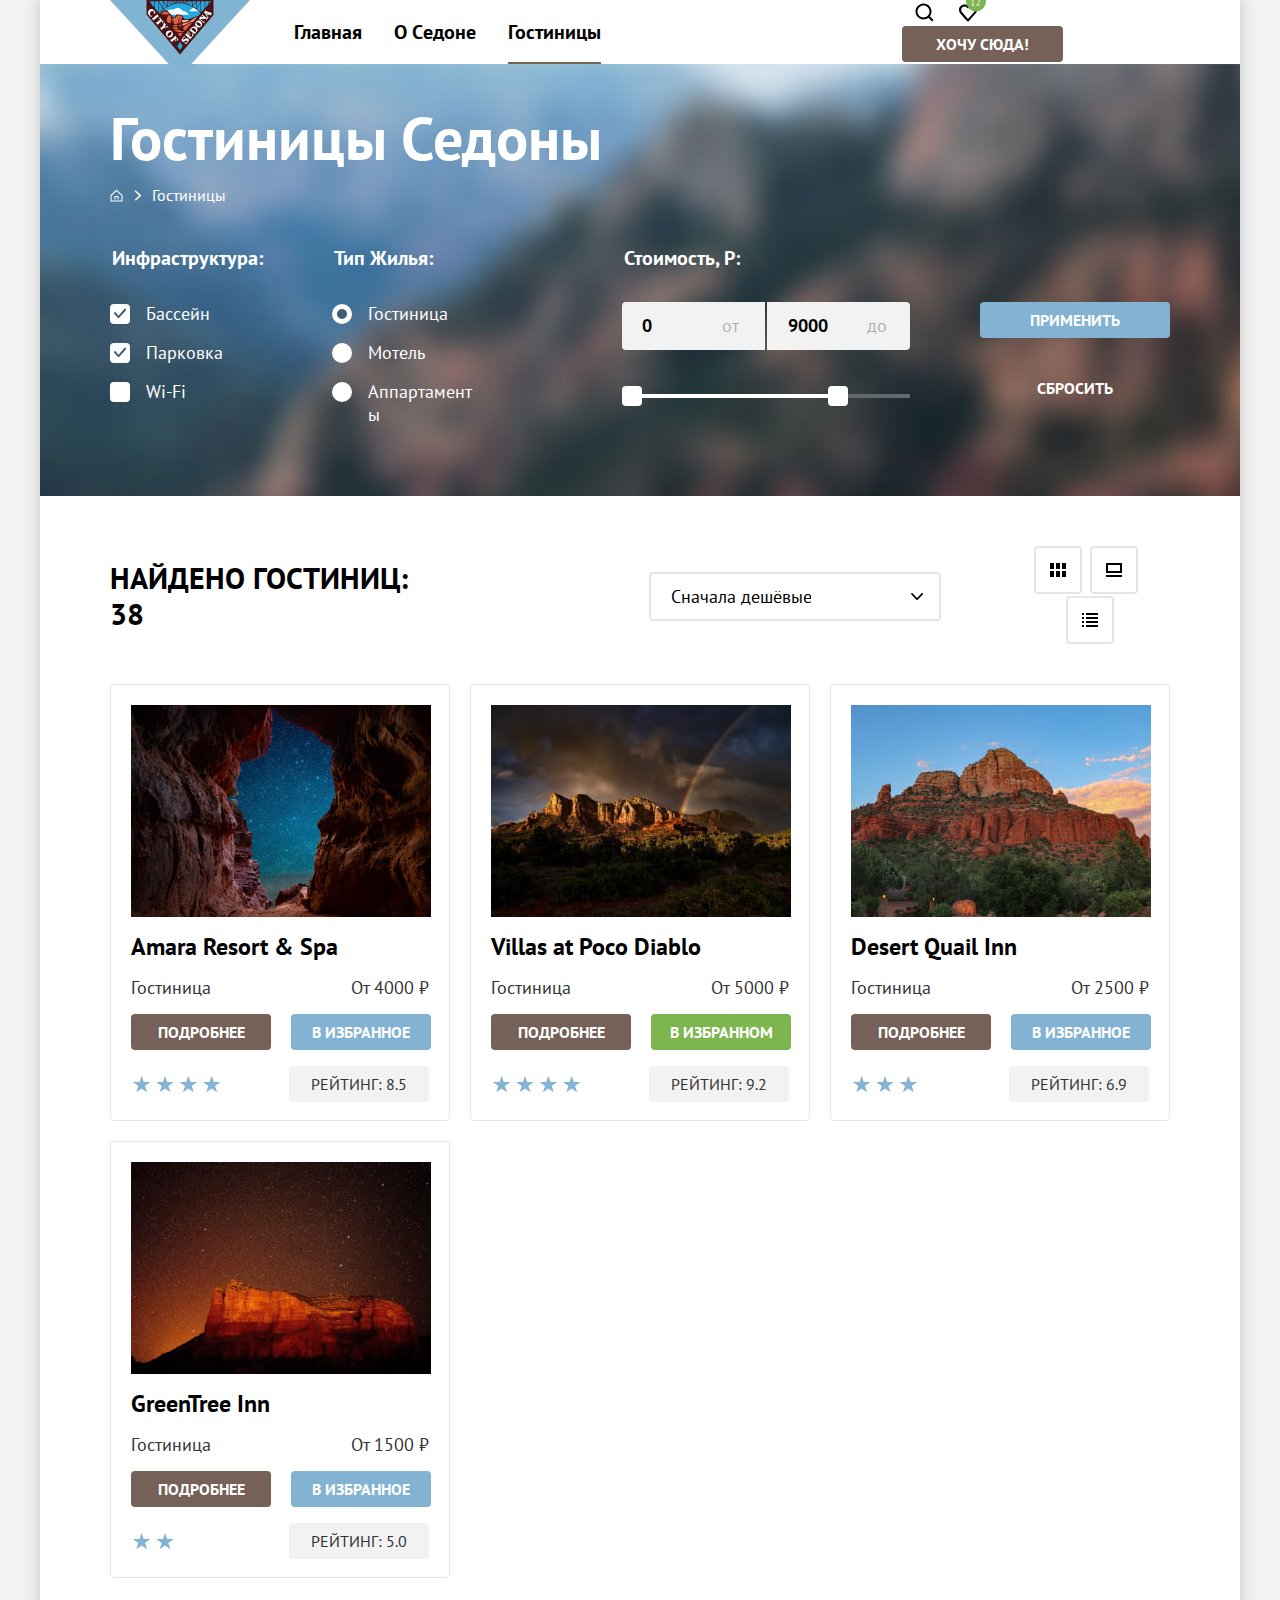
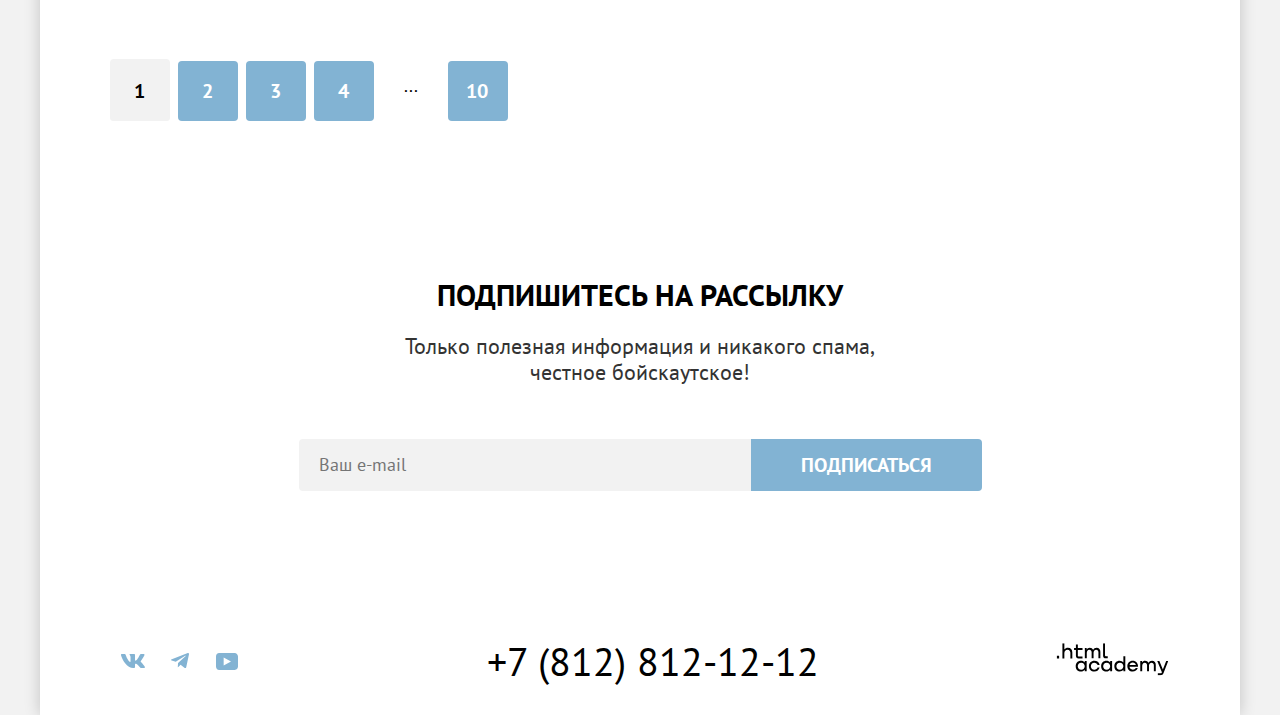
==== commit 0eb78a4a: "правки" ====
--- a/catalog.html
+++ b/catalog.html
@@ -1,13 +1,11 @@
 <!DOCTYPE html>
 <html lang="ru">
-
   <head>
     <meta charset="utf-8">
     <title>HTML Academy: Седона</title>
+    <link rel="icon" type="image/png" sizes="32x32" href="images/favicon.png">
     <link rel="stylesheet" href="styles/styles.css">
-
   </head>
-
   <body>
     <div class="page-wrapper">
       <header class="page-header">
@@ -40,7 +38,7 @@
               </a>
             </li>
             <li class="navigation-item">
-              <a class="navigation-link button button-brown" href="#"> Хочу сюда </a>
+              <a class="navigation-link button button-brown" href="#"> Хочу сюда! </a>
             </li>
           </ul>
         </nav>
@@ -71,15 +69,12 @@
             <form class="catalog-list-button" action="https://echo.htmlacademy.ru/" method="get">
               <fieldset class="catalog-filter-group">
                 <legend class="catalog-filter-title">Инфраструктура:</legend>
-
                 <ul class="catalog-filter-list catalog-infrastructure">
                   <li class="catalog-filter-item">
-                    <label class="control">
-                      <input class="control-input visually-hidden" type="checkbox" name="swimming-pool" checked>
-                      <span class="control-mark"></span>
-                      <span class="control-label">Бассейн</span>
-
-                    </label>
+                    <label  class="control">
+                    <input class="control-input visually-hidden" type="checkbox" name="swimming-pool" checked>
+                    <span class="control-mark"></span>
+                    <span class="control-label">Бассейн</span>
                   </li>
                   <li class="catalog-filter-item">
                     <label class="control">
@@ -96,12 +91,9 @@
                     </label>
                   </li>
                 </ul>
-
               </fieldset>
-
               <fieldset class="catalog-filter-group">
                 <legend class="catalog-filter-title">Тип Жилья:</legend>
-
                 <ul class="catalog-filter-list catalog-house">
                   <li class="catalog-filter-item">
                     <label class="control">
@@ -127,22 +119,15 @@
                     </label>
                   </li>
                 </ul>
-
               </fieldset>
               <fieldset class="catalog-filter-group cost">
                 <legend class="catalog-filter-title">Стоимость, Р:</legend>
-
                 <div class="range">
                   <div class="range-wrapper-inputs">
-
-                    <input class="range-input range-input-min" id="min" type="number" value="0" name="min-price">
+                    <input class="range-input range-input-min" id="min" type="number" value="0" name="min-price" placeholder="Цена">
                     <label for="min" class="catalog-filter-label min-price">от</label>
-
-                    <input class="range-input range-input-max" id="max" type="number" value="9000" name="max-price">
+                    <input class="range-input range-input-max" id="max" type="number" value="9000" name="max-price" placeholder="Цена">
                     <label for="max" class="catalog-filter-label max-price">до</label>
-
-
-
                   </div>
                   <div class="range-scale">
                     <div class="range-bar" style="left: 0; width: 226px">
@@ -154,7 +139,6 @@
                       </button>
                     </div>
                   </div>
-
                 </div>
               </fieldset>
               <ul class="catalog-buttons">
@@ -169,7 +153,6 @@
           </div>
         </section>
         <section class="hotels">
-
           <div class="hotels-sorting">
             <h2 class="visually-hidden">Поиск гостиницы</h2>
             <p class="hotels-found">Найдено гостиниц: 38 </p>
@@ -178,8 +161,6 @@
               <option value="popular">Сначала популярные</option>
               <option value="expensive">Сначала дорогие</option>
             </select>
-
-
             <div class="viewchange">
               <a class="button button-viewchange button-gallery" href="#">
                 <span class="visually-hidden">Показать галерею</span>
@@ -192,7 +173,6 @@
               </a>
             </div>
           </div>
-
           <ul class="hotel-list">
             <li class="hotel-card">
               <a class="hotel-card-link" href="product.html">
@@ -286,7 +266,6 @@
             </li>
           </ul>
           <ul class="pagination">
-
             <li class="pagination-item pagination-current">
               <a class="pagination-link pagination-current">1</a>
             </li>
@@ -306,7 +285,6 @@
               <a class="pagination-link button-blue" href="#">10</a>
             </li>
           </ul>
-
         </section>
         <section class="newsletter background-color">
           <h2 class="page-footer-title">Подпишитесь на рассылку</h2>
@@ -347,7 +325,6 @@
             <h2 class="visually-hidden">Телефон</h2>
             <a class="footer-contacts-phone" href="tel:+78128121212">+7 (812) 812-12-12</a>
           </div>
-
           <div class="footer-logo">
             <h2 class="visually-hidden">Логотип HTML-Academy</h2>
             <a class="footer-logo-academy" href="https://htmlacademy.ru/">
@@ -383,16 +360,10 @@
                   </clipPath>
                 </defs>
               </svg>
-
             </a>
           </div>
         </section>
-
-
-
       </footer>
-
     </div>
   </body>
-
 </html>
--- a/styles/styles.css
+++ b/styles/styles.css
@@ -40,24 +40,19 @@
   margin: 0 auto;
   background: #FFFFFF;
   box-shadow: 0 0 15px rgba(0, 0, 0, 0.2);
-
 }
 
 .main-container {
   flex-grow: 1;
-
-
 }
 
 .navigation {
   position: relative;
   display: flex;
   padding: 0 70px;
-
 }
 
 .navigation-logo {
-
   position: absolute;
 }
 
@@ -69,7 +64,6 @@
   flex-wrap: wrap;
   list-style: none;
   align-items: center;
-
 }
 
 .navigation-list-menu {
@@ -79,7 +73,6 @@
 .navigation-user {
   max-width: 268px;
   margin-left: auto;
-
 }
 
 .navigation-link {
@@ -91,7 +84,6 @@
   color: #000000;
   text-transform: capitalize;
   padding: 20px 16px;
-
 }
 
 .navigation-user .navigation-item:nth-child(2) {
@@ -101,12 +93,10 @@
 .navigation-link.button {
   border-radius: 4px;
   min-width: 160px;
-
 }
 
 .navigation-link-user {
   padding: 20px 22px;
-
 }
 
 
@@ -123,16 +113,11 @@
   background-image: url('../images/favourite.svg');
   background-repeat: no-repeat;
   background-position: center;
-
-
 }
 
 .navigation-user .navigation-list {
   min-width: 20px;
   min-height: 20px;
-
-
-
 }
 
 .navigation-item {
@@ -202,7 +187,6 @@
 
 .page-header {
   background-color: #FFFFFF;
-
 }
 
 
@@ -212,7 +196,6 @@
   font-size: 16px;
   line-height: 20px;
   min-width: 140px;
-
 }
 
 .catalog-filter-clear {
@@ -235,7 +218,6 @@
 .promo-logo {
   display: block;
   margin: 0 auto;
-
 }
 
 .promo {
@@ -246,8 +228,6 @@
   background-repeat: no-repeat;
   padding-top: 50px;
   padding-bottom: 82px;
-
-
 }
 
 .advantages-promo {
@@ -255,8 +235,6 @@
   color: #000000;
   padding-top: 69px;
   padding-bottom: 90px;
-
-
 }
 
 .advantages-header {
@@ -284,7 +262,6 @@
   margin: 0;
   padding: 0;
   list-style: none;
-
 }
 
 .advantages-white {
@@ -296,16 +273,12 @@
   background-color: #82B3D3;
   padding: 112px 85px;
   min-height: 385px;
-
-
 }
 
 .advantages-item-text {
   position: relative;
   padding: 102px 85px;
   max-width: 400px;
-
-
 }
 
 .advantages-item-light-blue {
@@ -329,7 +302,6 @@
 
 .advantages-item-light-blue {
   background-color: rgba(131, 179, 211, 0.12);
-
 }
 
 
@@ -342,7 +314,6 @@
   padding-left: 27px;
   padding-right: 27px;
   word-break: break-word;
-
 }
 
 
@@ -356,7 +327,6 @@
   padding: 0;
   margin-left: 274.5px;
   margin-right: 274.5px;
-
 }
 
 .advantages-description {
@@ -378,7 +348,6 @@
   height: 2px;
   background-color: rgba(255, 255, 255, 0.3);
   content: "";
-
 }
 
 .advantages-description-light-blue:before {
@@ -392,7 +361,6 @@
 }
 
 .advantages-white {
-
   color: #FFFFFF;
 }
 
@@ -402,7 +370,6 @@
   margin: 0;
   list-style: none;
   padding: 0;
-
 }
 
 .facilities-main {
@@ -414,7 +381,6 @@
   margin: 0;
   padding: 0;
   margin-bottom: 20px;
-
 }
 
 .facilities-description-promo {
@@ -424,12 +390,10 @@
   color: #333333;
   margin: 0;
   padding: 0;
-
 }
 
 .facilities-text {
   padding: 64px 347px;
-
 }
 
 .facilities-title {
@@ -442,8 +406,6 @@
   padding: 0;
   margin-bottom: 30px;
   word-break: break-word;
-
-
 }
 
 .facilities-item {
@@ -455,7 +417,6 @@
 .facilities-logo {
   margin-left: 77.5px;
   margin-right: 77.5px;
-  ;
   margin-bottom: 30px;
 }
 
@@ -469,7 +430,6 @@
   text-align: center;
   color: #333333;
   margin: 0;
-
 }
 
 .interest-title {
@@ -507,8 +467,6 @@
 .newsletter-button,
 .button-apply {
   padding: 8px 50px;
-
-
 }
 
 .contacts {
@@ -516,7 +474,6 @@
   justify-content: space-between;
   align-items: center;
   padding: 42px 70px 30px 70px;
-
 }
 
 
@@ -528,8 +485,6 @@
   margin: 0;
   padding: 0;
   list-style: none;
-
-
 }
 
 .social-vk {
@@ -544,20 +499,15 @@
 
 .social-vk:hover {
   background-image: url('../images/social-vk-hover.svg');
-
-
-
 }
 
 .social-vk:focus {
   background-image: url('../images/social-vk-focus.svg');
-
   outline: none;
 }
 
 .social-vk:active {
   background-image: url('../images/social-vk-active.svg');
-
 }
 
 .social-tg {
@@ -569,26 +519,19 @@
   background-size: 18px 16px;
   display: block;
   transition: all 0.3s ease;
-
 }
 
 .social-tg:hover {
   background-image: url('../images/social-telegram-hover.svg');
-
-
 }
 
 .social-tg:focus {
   background-image: url('../images/social-telegram-focus.svg');
   outline: none;
-
-
 }
 
 .social-tg:active {
   background-image: url('../images/social-telegram-active.svg');
-
-
 }
 
 .social-youtube {
@@ -599,37 +542,27 @@
   display: block;
   padding: 12px 13px;
   transition: all 0.3s ease;
-
 }
 
 .social-youtube:hover {
   background-image: url('../images/social-youtube-hover.svg');
-
-
 }
 
 .social-youtube:focus {
   background-image: url('../images/social-youtube-focus.svg');
   outline: none;
-
-
 }
 
 .social-youtube:active {
   background-image: url('../images/social-youtube-active.svg');
-
-
 }
 
 .footer-social-item {
   padding: 12px 10px;
-
-
 }
 
 .footer-contacts {
   width: 720px;
-
 }
 
 .footer-logo {
@@ -664,7 +597,6 @@
   margin: 0;
   padding: 0;
   margin-bottom: 20px;
-
 }
 
 .page-footer-description {
@@ -677,7 +609,6 @@
   margin-bottom: 54px;
   padding-left: 104px;
   padding-right: 104px;
-
 }
 
 .footer-contacts-phone {
@@ -690,7 +621,6 @@
   text-transform: uppercase;
   margin: 0 auto;
   transition: all 0.3s ease;
-
 }
 
 .footer-contacts-phone:hover {
@@ -737,7 +667,6 @@
   background-color: #333333;
   color: #FFFFFF;
   padding: 35px 70px 70px 70px;
-
 }
 
 .inner-header-title {
@@ -759,10 +688,7 @@
   margin: 0;
   padding: 0;
   margin-bottom: 40px;
-
-}
-
-
+}
 
 
 .breadcrumbs-main {
@@ -773,7 +699,6 @@
   background-position: center;
   transition: all 0.3s ease;
   display: block;
-
 }
 
 .breadcrumbs-main:hover svg path {
@@ -820,7 +745,6 @@
   font-size: 16px;
   line-height: 21px;
   color: #FFFFFF;
-
 }
 
 .catalog-filter-group {
@@ -839,7 +763,6 @@
   position: relative;
   display: block;
   padding-left: 36px;
-
 }
 
 .control-mark {
@@ -861,7 +784,10 @@
   opacity: 0.6;
 }
 
-.control:focus .control-mark {
+.control-input[type="checkbox"]:focus + .control-mark{
+  outline: solid 2px #83B3D3;
+}
+.control-input[type="radio"]:focus + .control-mark{
   outline: solid 2px #83B3D3;
 }
 
@@ -896,7 +822,6 @@
   background-color: #3F5E72;
   border-radius: 50%;
   content: "";
-
 }
 
 .range-input {
@@ -905,12 +830,12 @@
   font-size: 18px;
   line-height: 24px;
   position: absolute;
-
 }
 
 .range-input-min {
   top: 12px;
   left: 20px;
+
 }
 
 .range-input-max {
@@ -930,7 +855,6 @@
   position: relative;
   height: 4px;
   background-color: #61696C;
-
 }
 
 .range-bar {
@@ -974,7 +898,6 @@
 .toggle-max:active {
   outline: solid 3px #83B3D3;
   box-shadow: 0px 7px 15px rgba(0, 0, 0, 0.4);
-  ;
 }
 
 
@@ -982,8 +905,6 @@
   position: relative;
   display: flex;
   height: 48px;
-
-
 }
 
 .range-wrapper-inputs label {
@@ -997,30 +918,32 @@
   padding-left: 100px;
   background-color: #F2F2F2;
 
-
 }
 
 .catalog-filter-label {
   min-width: 143px;
-
 }
 
 .range-input[type="number"]:focus + .min-price {
-  outline: solid 3px #83B3D3;
+  border: solid 2px #83B3D3;
+  outline: none;
 }
 
 .range-input[type="number"]:focus + .max-price {
-  outline: solid 3px #83B3D3;
-}
-
-.range-input[type="number"]:not(:placeholder-shown):active + .min-price {
+  border: solid 2px #83B3D3;
+  outline: none;
+}
+
+.range-input[type="number"]:not(:placeholder-shown):focus + .min-price {
   background-color: #F2F2F2;
   outline: solid 2px #000000;
-}
-
-.range-input[type="number"]:not(:placeholder-shown):active + .max-price {
+  border: none;
+}
+
+.range-input[type="number"]:not(:placeholder-shown):focus + .max-price {
   background-color: #F2F2F2;
   outline: solid 2px #000000;
+  border: none;
 }
 
 
@@ -1035,23 +958,14 @@
   ;
 }
 
-.min-price:not(:placeholder-shown):active {
-  background-color: #F2F2F2;
-  outline: solid 2px #000000;
-}
+
 
 .max-price {
   border-radius: 0 4px 4px 0;
 }
 
-.max-price:focus {
-  outline: solid 3px #83B3D3;
-}
-
-.max-price:not(:placeholder-shown):active {
-  background-color: #F2F2F2;
-  outline: solid 2px #000000;
-}
+
+
 
 .range-wrapper-inputs input {
   width: calc(100% - 30px);
@@ -1085,7 +999,9 @@
   margin-bottom: 32px;
 }
 
-
+.catalog-filter-item{
+  position: relative;
+}
 .catalog-filter-item:not(:last-child) {
   margin-bottom: 16px;
 }
@@ -1097,19 +1013,15 @@
   list-style: none;
   margin-left: auto;
   padding-top: 56px;
-
 }
 
 .catalog-buttons-item:not(:last-child) {
   margin-bottom: 32px;
-
-
 }
 
 
 .catalog-list-button {
   display: flex;
-
 }
 
 .control {
@@ -1120,6 +1032,7 @@
 }
 
 .viewchange {
+  max-width: 160px;
   display: flex;
   flex-wrap: wrap;
   align-items: center;
@@ -1128,7 +1041,6 @@
 
 .hotels {
   padding: 50px 70px 60px 70px;
-
 }
 
 .hotels-found {
@@ -1139,7 +1051,6 @@
   padding: 0;
   margin: 0;
   margin-right: 200px;
-
 }
 
 .button-viewchange {
@@ -1147,14 +1058,13 @@
   height: 48px;
   color: #000000;
   background-color: #FFFFFF;
+  margin-bottom: 2px;
   display: block;
   padding: 17px 16px;
   border: 2px solid #E5E5E5;
-
-
-}
-
-.button-viewchange:not(:last-child) {
+}
+
+.button-viewchange:not(:nth-child(3n)) {
   margin-right: 8px;
 }
 
@@ -1162,22 +1072,18 @@
   background-image: url("../images/catalog-images/icon-gallery.svg");
   background-repeat: no-repeat;
   background-position: center;
-
 }
 
 .button-gallery:hover {
   border-color: #000000;
-
 }
 
 .button-gallery:focus {
   border-color: #68A2CA;
-
 }
 
 .button-gallery:active {
   border-color: #000000;
-
 }
 
 .button-slideshow {
@@ -1188,39 +1094,32 @@
 
 .button-slideshow:hover {
   border-color: #000000;
-
 }
 
 .button-slideshow:focus {
   border-color: #68A2CA;
-
 }
 
 .button-slideshow:active {
   border-color: #000000;
-  ;
 }
 
 .button-list {
   background-image: url("../images/catalog-images/icon-list.svg");
   background-repeat: no-repeat;
   background-position: center;
-
 }
 
 .button-list:hover {
   border-color: #000000;
-
 }
 
 .button-list:focus {
   border-color: #68A2CA;
-
 }
 
 .button-list:active {
   border-color: #000000;
-
 }
 
 .select-control {
@@ -1240,7 +1139,6 @@
   font-weight: 400;
   font-size: 18px;
   line-height: 21px;
-
 }
 
 .select-control:hover {
@@ -1265,8 +1163,7 @@
   justify-content: space-between;
   align-items: center;
   margin: 0;
-  margin-bottom: 40px;
-
+  margin-bottom: 38px;
 }
 
 .hotel-list {
@@ -1288,9 +1185,6 @@
   border-radius: 4px;
   background-color: #FFFFFF;
   padding: 20px;
-
-
-
 }
 
 .hotel-card:nth-child(3) {
@@ -1310,7 +1204,6 @@
   margin: 0;
   padding: 0;
   margin-bottom: 16px;
-
 }
 
 .hotel-card-link:focus {
@@ -1349,14 +1242,11 @@
 
 .hotel-card-row .button {
   padding: 8px 20px;
-
 }
 
 .hotel-card-button {
   display: block;
   margin-right: 20px;
-
-
 }
 
 
@@ -1366,7 +1256,6 @@
   margin: 0;
   align-content: center;
   display: block;
-
 }
 
 .pagination {
@@ -1384,7 +1273,6 @@
 
 .pagination-item:not(:last-child) {
   margin-right: 8px;
-
 }
 
 
@@ -1413,8 +1301,6 @@
 
 .button-ten > .pagination-link {
   padding: 12px 18px;
-
-
 }
 
 .pagination-current {
@@ -1486,9 +1372,7 @@
 }
 
 .catalog-filter-clear:focus {
-
   outline: solid 2px #83B3D3;
-
 }
 
 .catalog-filter-clear:active {
@@ -1553,9 +1437,10 @@
 .newsletter-form .field:focus {
   background-color: #E6E6E6;
   border: solid 2px #83B3D3;
-}
-
-.newsletter-form .field:not(:placeholder-shown):active {
+  outline: none;
+}
+
+.newsletter-form .field:not(:placeholder-shown):focus {
   background-color: #F2F2F2;
   border: solid 2px #000000;
 }
@@ -1571,7 +1456,6 @@
 
 .newsletter-email .field {
   width: 452px;
-
 }
 
 .modal-container {
@@ -1584,7 +1468,6 @@
   width: 100%;
   height: 100%;
   background-color: rgba(0, 0, 0, 0.3);
-
 }
 
 .modal-container-close {
@@ -1597,7 +1480,6 @@
   background-color: #FFFFFF;
   border-radius: 30px;
   box-shadow: 0 25px 50px rgba(0, 0, 0, 0.15);
-
 }
 
 .modal-search {
@@ -1629,7 +1511,6 @@
 .modal-close-button:focus {
   background-color: #E6E6E6;
   outline: solid 3px #83B3D3;
-
 }
 
 .modal-title {
@@ -1676,7 +1557,7 @@
   outline: solid 3px #83B3D3;
 }
 
-.modal-search-form-field:not(:placeholder-shown):active {
+.modal-search-form-field:not(:placeholder-shown):focus {
   background-color: #F2F2F2;
   outline: solid 2px #000000;
 }
@@ -1689,7 +1570,6 @@
 .modal-search-form .field-group {
   margin: 0;
   padding-bottom: 48px;
-
 }
 
 .user-age {
@@ -1701,7 +1581,6 @@
   display: flex;
   justify-content: space-between;
   align-items: center;
-
 }
 
 .adults {
@@ -1711,7 +1590,6 @@
 .kids {
   position: relative;
   padding-right: 78px;
-
 }
 
 .search-form-button {
@@ -1756,7 +1634,6 @@
   transform: translateY(-50%);
   border: none;
   cursor: pointer;
-
 }
 
 .age-counter-plus {
@@ -1776,7 +1653,6 @@
 
 .age-counter-minus:hover {
   background-image: url("../images/age-counter-minus-bold.svg");
-
 }
 
 .age-counter-minus:active {
@@ -1785,13 +1661,10 @@
 
 .age-counter-plus:hover {
   background-image: url("../images/age-counter-plus-bold.svg");
-
-
 }
 
 .age-counter-plus:active {
   background-image: url("../images/age-counter-plus.svg");
-
 }
 
 .modal-description {
@@ -1821,7 +1694,6 @@
   left: 58px;
   width: 26px;
   height: 26px;
-
 }
 
 .tooltip-toggle {
@@ -1833,7 +1705,6 @@
   padding: 0;
   margin: 0;
   display: block;
-
 }
 
 .tooltip-icon {
@@ -1861,7 +1732,6 @@
   display: none;
   border: none;
   box-shadow: 0px 15px 30px rgba(0, 0, 0, 0.3);
-
 }
 
 .tooltip-toggle:hover + .tooltip-text,
